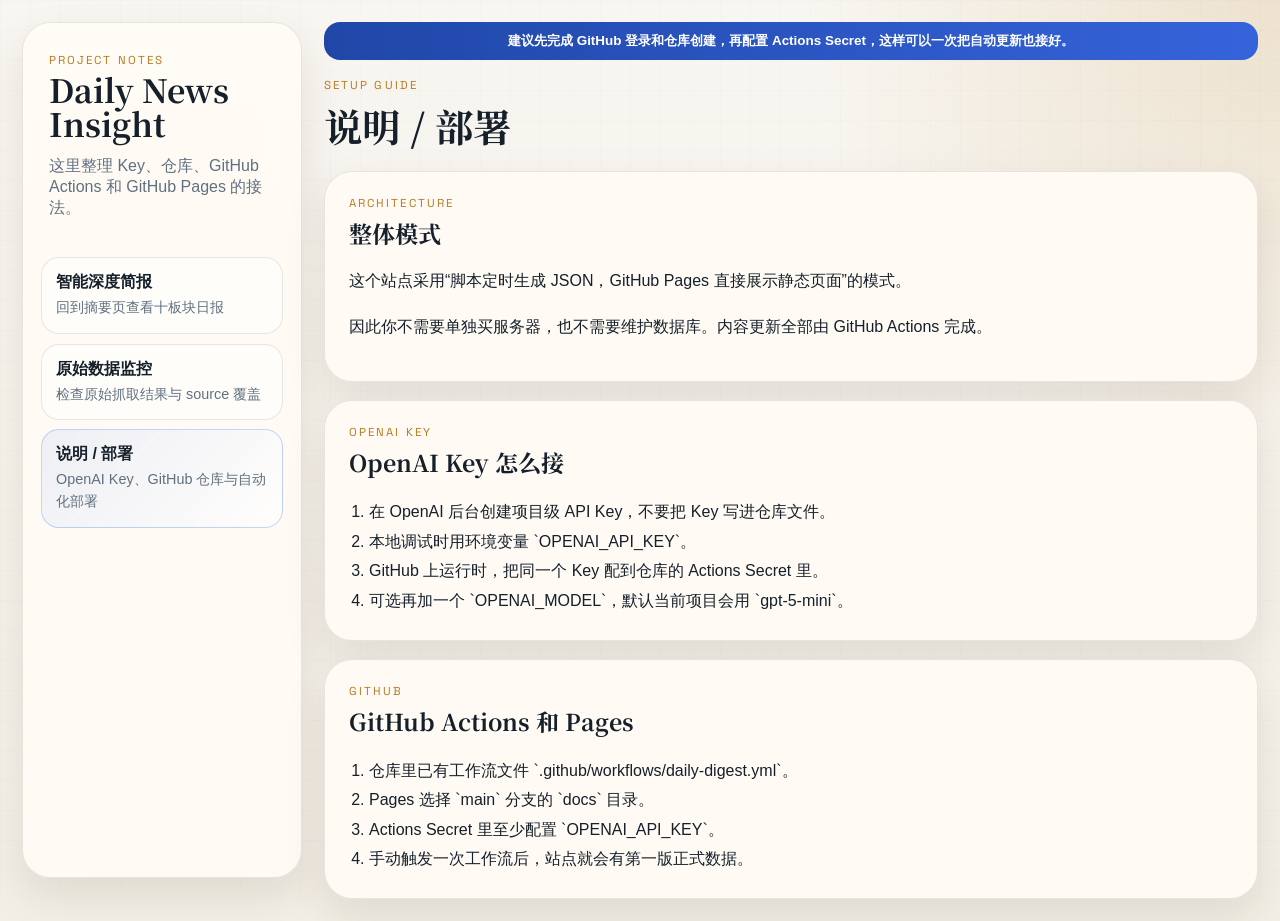
==== docs/about.html @ cbf2c516 "first commit" ====
<!doctype html>
<html lang="zh-CN">
  <head>
    <meta charset="utf-8" />
    <meta name="viewport" content="width=device-width, initial-scale=1" />
    <title>说明 / 部署 | Daily News Insight</title>
    <meta
      name="description"
      content="Daily News Insight 的部署说明，包括 OpenAI Key、GitHub Actions 和 GitHub Pages 配置。"
    />
    <link rel="icon" href="./favicon.svg" type="image/svg+xml" />
    <link rel="preconnect" href="https://fonts.googleapis.com" />
    <link rel="preconnect" href="https://fonts.gstatic.com" crossorigin />
    <link
      href="https://fonts.googleapis.com/css2?family=Noto+Serif+SC:wght@600;700&family=IBM+Plex+Sans+SC:wght@400;500;600;700&family=Space+Grotesk:wght@500;700&display=swap"
      rel="stylesheet"
    />
    <link rel="stylesheet" href="./assets/app.css" />
  </head>
  <body data-page="about">
    <div class="app-shell">
      <aside class="app-sidebar">
        <div class="sidebar-brand">
          <p class="eyebrow">Project Notes</p>
          <h1>Daily News Insight</h1>
          <p class="sidebar-copy">这里整理 Key、仓库、GitHub Actions 和 GitHub Pages 的接法。</p>
        </div>

        <nav class="page-nav" aria-label="站点菜单">
          <a class="page-link" href="./index.html">
            <span class="page-link-title">智能深度简报</span>
            <span class="page-link-copy">回到摘要页查看十板块日报</span>
          </a>
          <a class="page-link" href="./monitor.html">
            <span class="page-link-title">原始数据监控</span>
            <span class="page-link-copy">检查原始抓取结果与 source 覆盖</span>
          </a>
          <a class="page-link is-active" href="./about.html">
            <span class="page-link-title">说明 / 部署</span>
            <span class="page-link-copy">OpenAI Key、GitHub 仓库与自动化部署</span>
          </a>
        </nav>
      </aside>

      <main class="app-main">
        <div class="update-banner">建议先完成 GitHub 登录和仓库创建，再配置 Actions Secret，这样可以一次把自动更新也接好。</div>

        <header class="main-header">
          <div>
            <p class="eyebrow">Setup Guide</p>
            <h2 class="main-title">说明 / 部署</h2>
          </div>
        </header>

        <section class="panel-card">
          <div class="section-head">
            <div>
              <p class="eyebrow">Architecture</p>
              <h3>整体模式</h3>
            </div>
          </div>
          <div class="about-copy">
            <p>这个站点采用“脚本定时生成 JSON，GitHub Pages 直接展示静态页面”的模式。</p>
            <p>因此你不需要单独买服务器，也不需要维护数据库。内容更新全部由 GitHub Actions 完成。</p>
          </div>
        </section>

        <section class="panel-card">
          <div class="section-head">
            <div>
              <p class="eyebrow">OpenAI Key</p>
              <h3>OpenAI Key 怎么接</h3>
            </div>
          </div>
          <ol class="step-list">
            <li>在 OpenAI 后台创建项目级 API Key，不要把 Key 写进仓库文件。</li>
            <li>本地调试时用环境变量 `OPENAI_API_KEY`。</li>
            <li>GitHub 上运行时，把同一个 Key 配到仓库的 Actions Secret 里。</li>
            <li>可选再加一个 `OPENAI_MODEL`，默认当前项目会用 `gpt-5-mini`。</li>
          </ol>
        </section>

        <section class="panel-card">
          <div class="section-head">
            <div>
              <p class="eyebrow">GitHub</p>
              <h3>GitHub Actions 和 Pages</h3>
            </div>
          </div>
          <ol class="step-list">
            <li>仓库里已有工作流文件 `.github/workflows/daily-digest.yml`。</li>
            <li>Pages 选择 `main` 分支的 `docs` 目录。</li>
            <li>Actions Secret 里至少配置 `OPENAI_API_KEY`。</li>
            <li>手动触发一次工作流后，站点就会有第一版正式数据。</li>
          </ol>
        </section>
      </main>
    </div>
  </body>
</html>
---- docs/assets/app.css ----
:root {
  --bg: #f3efe6;
  --paper: rgba(255, 251, 245, 0.94);
  --paper-strong: rgba(255, 251, 245, 0.985);
  --ink: #15202b;
  --muted: #607080;
  --line: rgba(21, 32, 43, 0.1);
  --line-strong: rgba(21, 32, 43, 0.18);
  --brand: #b7791f;
  --brand-soft: rgba(183, 121, 31, 0.14);
  --blue: #2563eb;
  --blue-soft: rgba(37, 99, 235, 0.12);
  --green: #0f766e;
  --green-soft: rgba(15, 118, 110, 0.12);
  --red: #b42318;
  --red-soft: rgba(180, 35, 24, 0.12);
  --shadow: 0 18px 42px rgba(61, 42, 16, 0.1);
  --radius-xl: 28px;
  --radius-lg: 22px;
  --radius-md: 16px;
  --radius-sm: 12px;
}

* {
  box-sizing: border-box;
}

html,
body {
  margin: 0;
  min-height: 100%;
}

body {
  color: var(--ink);
  font-family: "IBM Plex Sans SC", sans-serif;
  background:
    radial-gradient(circle at top right, rgba(183, 121, 31, 0.16), transparent 30%),
    linear-gradient(180deg, rgba(255, 255, 255, 0.44), rgba(255, 255, 255, 0)),
    var(--bg);
}

body::before {
  content: "";
  position: fixed;
  inset: 0;
  background-image:
    linear-gradient(rgba(21, 32, 43, 0.028) 1px, transparent 1px),
    linear-gradient(90deg, rgba(21, 32, 43, 0.028) 1px, transparent 1px);
  background-size: 30px 30px;
  pointer-events: none;
  opacity: 0.45;
}

a,
button,
select {
  font: inherit;
}

a {
  color: inherit;
}

.hidden {
  display: none !important;
}

.eyebrow {
  margin: 0;
  color: var(--brand);
  font-family: "Space Grotesk", sans-serif;
  font-size: 0.72rem;
  letter-spacing: 0.18em;
  text-transform: uppercase;
}

.app-shell {
  position: relative;
  z-index: 1;
  display: grid;
  grid-template-columns: 280px minmax(0, 1fr);
  gap: 22px;
  max-width: 1560px;
  margin: 0 auto;
  padding: 22px;
}

.app-sidebar,
.summary-card,
.signal-card,
.panel-card,
.analyst-card,
.history-dialog {
  backdrop-filter: blur(18px);
  background: var(--paper);
  border: 1px solid var(--line);
  box-shadow: var(--shadow);
}

.app-sidebar {
  border-radius: var(--radius-xl);
  padding: 22px 18px;
  position: sticky;
  top: 22px;
  height: calc(100vh - 44px);
  display: flex;
  flex-direction: column;
  gap: 22px;
}

.sidebar-brand {
  padding: 8px 8px 0;
}

.sidebar-brand h1 {
  margin: 6px 0 10px;
  font-family: "Noto Serif SC", serif;
  font-size: 2rem;
  line-height: 1.05;
}

.sidebar-copy,
.sidebar-note-copy,
.section-hint,
.signal-copy,
.story-meta,
.story-source,
.comment-role,
.lens-copy,
.summary-lead,
.analyst-copy,
.monitor-copy,
.history-entry-copy {
  color: var(--muted);
}

.page-nav {
  display: grid;
  gap: 10px;
}

.page-link {
  border: 1px solid var(--line);
  border-radius: 18px;
  padding: 14px;
  text-decoration: none;
  background: rgba(255, 255, 255, 0.46);
  transition: border-color 160ms ease, transform 160ms ease, background 160ms ease;
}

.page-link:hover,
.page-link.is-active {
  border-color: rgba(37, 99, 235, 0.25);
  background: linear-gradient(135deg, rgba(37, 99, 235, 0.08), rgba(255, 255, 255, 0.72));
  transform: translateY(-1px);
}

.page-link-title {
  display: block;
  font-weight: 700;
  margin-bottom: 4px;
}

.page-link-copy {
  display: block;
  color: var(--muted);
  font-size: 0.9rem;
  line-height: 1.5;
}

.sidebar-note {
  margin-top: auto;
  border-radius: 18px;
  padding: 16px;
  background: linear-gradient(180deg, rgba(183, 121, 31, 0.12), rgba(255, 255, 255, 0.72));
  border: 1px solid rgba(183, 121, 31, 0.16);
}

.sidebar-note-title {
  margin: 0 0 8px;
  font-weight: 700;
}

.sidebar-note-copy {
  margin: 0;
  line-height: 1.65;
}

.app-main {
  display: grid;
  gap: 18px;
}

.update-banner {
  min-height: 38px;
  display: flex;
  align-items: center;
  justify-content: center;
  border-radius: 16px;
  background: linear-gradient(90deg, #2047a8, #3563da);
  color: #fff;
  font-size: 0.84rem;
  font-weight: 700;
  padding: 8px 16px;
  text-align: center;
}

.main-header {
  display: flex;
  justify-content: space-between;
  gap: 18px;
  align-items: center;
}

.main-title {
  margin: 6px 0 0;
  font-family: "Noto Serif SC", serif;
  font-size: clamp(1.9rem, 3vw, 2.7rem);
}

.header-actions {
  display: flex;
  align-items: center;
  gap: 10px;
  flex-wrap: wrap;
  justify-content: flex-end;
}

.ghost-button,
.status-pill,
.latest-pill,
.toggle-button {
  min-height: 44px;
  border-radius: 999px;
  padding: 0 16px;
  border: 1px solid var(--line);
  background: var(--paper-strong);
}

.ghost-button,
.toggle-button {
  cursor: pointer;
}

.ghost-button:hover,
.toggle-button:hover {
  border-color: var(--line-strong);
}

.status-pill,
.latest-pill {
  display: inline-flex;
  align-items: center;
  font-weight: 700;
}

.latest-pill {
  background: var(--green-soft);
  border-color: rgba(15, 118, 110, 0.22);
  color: var(--green);
}

.tab-strip {
  display: flex;
  gap: 10px;
  overflow-x: auto;
  padding-bottom: 2px;
  scrollbar-width: none;
}

.tab-strip::-webkit-scrollbar {
  display: none;
}

.tab-button {
  flex: 0 0 auto;
  border: 1px solid var(--line);
  background: rgba(255, 255, 255, 0.56);
  border-radius: 999px;
  min-height: 42px;
  padding: 0 16px;
  cursor: pointer;
  transition: border-color 160ms ease, background 160ms ease, transform 160ms ease;
}

.tab-button:hover,
.tab-button.is-active {
  border-color: rgba(37, 99, 235, 0.28);
  background: linear-gradient(135deg, rgba(37, 99, 235, 0.1), rgba(255, 255, 255, 0.82));
  transform: translateY(-1px);
}

.summary-card,
.signal-card,
.panel-card,
.analyst-card {
  border-radius: var(--radius-xl);
  padding: 24px;
}

.section-head {
  display: flex;
  justify-content: space-between;
  gap: 16px;
  align-items: flex-start;
}

.section-head h3 {
  margin: 6px 0 0;
  font-family: "Noto Serif SC", serif;
  font-size: 1.45rem;
}

.summary-body {
  display: grid;
  gap: 20px;
  margin-top: 20px;
}

.summary-body.is-collapsed {
  display: none;
}

.summary-lead {
  margin: 0;
  font-size: 1rem;
  line-height: 1.85;
}

.summary-meta-grid {
  display: grid;
  grid-template-columns: repeat(3, minmax(0, 1fr));
  gap: 14px;
}

.metric-card {
  background: rgba(255, 255, 255, 0.64);
  border: 1px solid rgba(21, 32, 43, 0.07);
  border-radius: 18px;
  padding: 16px 18px;
}

.metric-label,
.signal-label {
  display: block;
  color: var(--muted);
  font-size: 0.85rem;
}

.metric-card strong {
  display: block;
  margin-top: 8px;
  font-size: 1.1rem;
}

.signal-grid {
  display: grid;
  grid-template-columns: repeat(3, minmax(0, 1fr));
  gap: 16px;
}

.bullish-card {
  background: linear-gradient(180deg, rgba(15, 118, 110, 0.11), rgba(255, 255, 255, 0.86));
}

.bearish-card {
  background: linear-gradient(180deg, rgba(180, 35, 24, 0.11), rgba(255, 255, 255, 0.86));
}

.watch-card {
  background: linear-gradient(180deg, rgba(183, 121, 31, 0.11), rgba(255, 255, 255, 0.86));
}

.signal-copy {
  margin: 14px 0 0;
  line-height: 1.75;
}

.analyst-card {
  background:
    radial-gradient(circle at top right, rgba(240, 191, 112, 0.14), transparent 24%),
    linear-gradient(135deg, rgba(18, 29, 42, 0.97), rgba(43, 56, 74, 0.96));
  color: #f9f3e7;
}

.analyst-card .eyebrow {
  color: #f0bf70;
}

.analyst-card .section-head h3,
.analyst-card .lens-copy,
.analyst-card .analyst-copy {
  color: inherit;
}

.analyst-copy {
  margin: 18px 0 0;
  line-height: 1.85;
}

.content-grid {
  display: grid;
  grid-template-columns: minmax(0, 1.05fr) minmax(0, 0.95fr);
  gap: 18px;
}

.stories-list,
.comments-list,
.source-list,
.monitor-grid,
.history-list {
  display: grid;
  gap: 14px;
  margin-top: 22px;
}

.story-card,
.comment-card,
.monitor-card,
.history-entry {
  border-radius: 18px;
  border: 1px solid rgba(21, 32, 43, 0.08);
  background: rgba(255, 255, 255, 0.54);
  padding: 18px;
}

.story-header,
.comment-header,
.history-entry {
  display: flex;
  gap: 12px;
  flex-wrap: wrap;
  align-items: center;
}

.story-index,
.story-signal,
.comment-emotion,
.history-badge {
  min-height: 28px;
  display: inline-flex;
  align-items: center;
  border-radius: 999px;
  padding: 0 12px;
  font-size: 0.78rem;
  font-weight: 700;
}

.story-index,
.history-badge {
  background: rgba(21, 32, 43, 0.08);
}

.is-bullish {
  background: var(--green-soft);
  color: var(--green);
}

.is-bearish {
  background: var(--red-soft);
  color: var(--red);
}

.is-watch {
  background: var(--brand-soft);
  color: var(--brand);
}

.story-card h4,
.comment-card h4,
.monitor-card h4 {
  margin: 14px 0 10px;
  font-size: 1.04rem;
  line-height: 1.5;
}

.story-card p,
.comment-card p,
.monitor-card p {
  margin: 0;
  line-height: 1.72;
}

.story-footer,
.monitor-meta {
  display: flex;
  justify-content: space-between;
  gap: 12px;
  align-items: center;
  flex-wrap: wrap;
  margin-top: 14px;
}

.story-link,
.raw-links a,
.history-entry-button {
  color: var(--blue);
  font-weight: 700;
  text-decoration: none;
}

.story-link:hover,
.raw-links a:hover,
.history-entry-button:hover {
  text-decoration: underline;
}

.comment-name {
  font-weight: 700;
}

.comment-role {
  font-size: 0.92rem;
}

.source-list {
  grid-template-columns: repeat(auto-fit, minmax(180px, 1fr));
}

.source-pill {
  display: flex;
  justify-content: space-between;
  gap: 10px;
  align-items: center;
  padding: 16px;
  border-radius: 18px;
  border: 1px solid rgba(21, 32, 43, 0.08);
  background: rgba(255, 255, 255, 0.54);
  text-decoration: none;
}

.source-pill span:last-child {
  color: var(--muted);
  font-size: 0.84rem;
}

.raw-links {
  display: flex;
  gap: 14px;
  margin-top: 18px;
  flex-wrap: wrap;
}

.monitor-grid {
  grid-template-columns: repeat(2, minmax(0, 1fr));
}

.monitor-card .monitor-title-row {
  display: flex;
  justify-content: space-between;
  gap: 14px;
  align-items: center;
}

.monitor-count {
  min-height: 32px;
  display: inline-flex;
  align-items: center;
  border-radius: 999px;
  padding: 0 12px;
  font-size: 0.82rem;
  font-weight: 700;
  background: var(--blue-soft);
  color: var(--blue);
}

.monitor-list {
  margin: 18px 0 0;
  padding: 0;
  list-style: none;
  display: grid;
  gap: 10px;
}

.monitor-item {
  border-top: 1px dashed rgba(21, 32, 43, 0.12);
  padding-top: 10px;
}

.monitor-item:first-child {
  border-top: 0;
  padding-top: 0;
}

.monitor-item a {
  text-decoration: none;
}

.monitor-item a:hover {
  text-decoration: underline;
}

.history-modal {
  position: fixed;
  inset: 0;
  z-index: 40;
}

.history-backdrop {
  position: absolute;
  inset: 0;
  background: rgba(12, 20, 31, 0.5);
  backdrop-filter: blur(5px);
}

.history-dialog {
  position: relative;
  max-width: 760px;
  margin: 80px auto 0;
  border-radius: 28px;
  padding: 24px;
}

.history-entry {
  justify-content: space-between;
}

.history-entry-copy {
  flex: 1;
}

.history-entry-button {
  border: 0;
  background: transparent;
  cursor: pointer;
  padding: 0;
}

.about-layout {
  display: grid;
  gap: 18px;
}

.about-copy p,
.step-list li {
  line-height: 1.85;
}

.step-list {
  margin: 18px 0 0;
  padding-left: 20px;
}

@media (max-width: 1160px) {
  .app-shell,
  .content-grid,
  .signal-grid,
  .monitor-grid,
  .summary-meta-grid {
    grid-template-columns: 1fr;
  }

  .app-sidebar {
    position: static;
    height: auto;
  }
}

@media (max-width: 760px) {
  .app-shell {
    padding: 14px;
  }

  .summary-card,
  .signal-card,
  .panel-card,
  .analyst-card,
  .history-dialog {
    padding: 18px;
  }

  .main-header,
  .section-head {
    flex-direction: column;
    align-items: stretch;
  }

  .header-actions {
    justify-content: flex-start;
  }
}
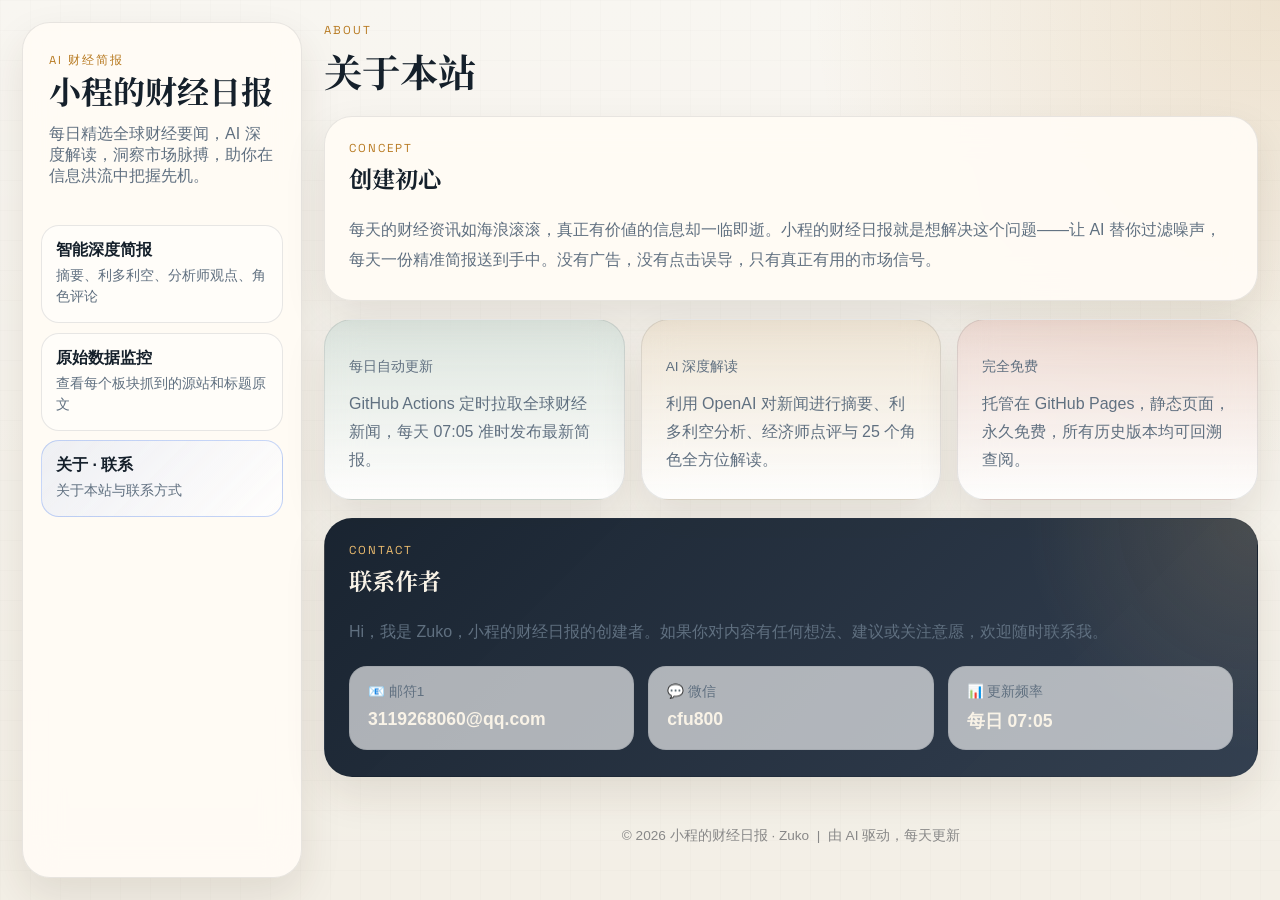
==== commit 0b75d204: "feat: 重写 about.html，加入联系方式、创建初心、页脚 Updated the title and content of the about page to reflect the ne" ====
--- a/docs/about.html
+++ b/docs/about.html
@@ -3,10 +3,10 @@
   <head>
     <meta charset="utf-8" />
     <meta name="viewport" content="width=device-width, initial-scale=1" />
-    <title>说明 / 部署 | Daily News Insight</title>
+    <title>关于 · 小程的财经日报</title>
     <meta
       name="description"
-      content="Daily News Insight 的部署说明，包括 OpenAI Key、GitHub Actions 和 GitHub Pages 配置。"
+      content="关于小程的财经日报 · Zuko，以及联系方式。"
     />
     <link rel="icon" href="./favicon.svg" type="image/svg+xml" />
     <link rel="preconnect" href="https://fonts.googleapis.com" />
@@ -21,79 +21,89 @@
     <div class="app-shell">
       <aside class="app-sidebar">
         <div class="sidebar-brand">
-          <p class="eyebrow">Project Notes</p>
-          <h1>Daily News Insight</h1>
-          <p class="sidebar-copy">这里整理 Key、仓库、GitHub Actions 和 GitHub Pages 的接法。</p>
+          <p class="eyebrow">AI 财经简报</p>
+          <h1>小程的财经日报</h1>
+          <p class="sidebar-copy">每日精选全球财经要闻，AI 深度解读，洞察市场脉搏，助你在信息洪流中把握先机。</p>
         </div>
-
         <nav class="page-nav" aria-label="站点菜单">
           <a class="page-link" href="./index.html">
             <span class="page-link-title">智能深度简报</span>
-            <span class="page-link-copy">回到摘要页查看十板块日报</span>
+            <span class="page-link-copy">摘要、利多利空、分析师观点、角色评论</span>
           </a>
           <a class="page-link" href="./monitor.html">
             <span class="page-link-title">原始数据监控</span>
-            <span class="page-link-copy">检查原始抓取结果与 source 覆盖</span>
+            <span class="page-link-copy">查看每个板块抓到的源站和标题原文</span>
           </a>
           <a class="page-link is-active" href="./about.html">
-            <span class="page-link-title">说明 / 部署</span>
-            <span class="page-link-copy">OpenAI Key、GitHub 仓库与自动化部署</span>
+            <span class="page-link-title">关于 · 联系</span>
+            <span class="page-link-copy">关于本站与联系方式</span>
           </a>
         </nav>
       </aside>
-
       <main class="app-main">
-        <div class="update-banner">建议先完成 GitHub 登录和仓库创建，再配置 Actions Secret，这样可以一次把自动更新也接好。</div>
-
         <header class="main-header">
           <div>
-            <p class="eyebrow">Setup Guide</p>
-            <h2 class="main-title">说明 / 部署</h2>
+            <p class="eyebrow">About</p>
+            <h2 class="main-title">关于本站</h2>
           </div>
         </header>
 
-        <section class="panel-card">
+        <section class="summary-card">
           <div class="section-head">
             <div>
-              <p class="eyebrow">Architecture</p>
-              <h3>整体模式</h3>
+              <p class="eyebrow">Concept</p>
+              <h3>创建初心</h3>
             </div>
           </div>
-          <div class="about-copy">
-            <p>这个站点采用“脚本定时生成 JSON，GitHub Pages 直接展示静态页面”的模式。</p>
-            <p>因此你不需要单独买服务器，也不需要维护数据库。内容更新全部由 GitHub Actions 完成。</p>
+          <div class="summary-body">
+            <p class="summary-lead">每天的财经资讯如海浪滚滚，真正有价値的信息却一临即逝。小程的财经日报就是想解决这个问题——让 AI 替你过滤噪声，每天一份精准简报送到手中。没有广告，没有点击误导，只有真正有用的市场信号。</p>
           </div>
         </section>
 
-        <section class="panel-card">
+        <section class="signal-grid">
+          <article class="signal-card bullish-card">
+            <p class="signal-label">每日自动更新</p>
+            <p class="signal-copy">GitHub Actions 定时拉取全球财经新闻，每天 07:05 准时发布最新简报。</p>
+          </article>
+          <article class="signal-card watch-card">
+            <p class="signal-label">AI 深度解读</p>
+            <p class="signal-copy">利用 OpenAI 对新闻进行摘要、利多利空分析、经济师点评与 25 个角色全方位解读。</p>
+          </article>
+          <article class="signal-card bearish-card">
+            <p class="signal-label">完全免费</p>
+            <p class="signal-copy">托管在 GitHub Pages，静态页面，永久免费，所有历史版本均可回溯查阅。</p>
+          </article>
+        </section>
+
+        <section class="analyst-card">
           <div class="section-head">
             <div>
-              <p class="eyebrow">OpenAI Key</p>
-              <h3>OpenAI Key 怎么接</h3>
+              <p class="eyebrow">Contact</p>
+              <h3>联系作者</h3>
             </div>
           </div>
-          <ol class="step-list">
-            <li>在 OpenAI 后台创建项目级 API Key，不要把 Key 写进仓库文件。</li>
-            <li>本地调试时用环境变量 `OPENAI_API_KEY`。</li>
-            <li>GitHub 上运行时，把同一个 Key 配到仓库的 Actions Secret 里。</li>
-            <li>可选再加一个 `OPENAI_MODEL`，默认当前项目会用 `gpt-5-mini`。</li>
-          </ol>
+          <div class="summary-body">
+            <p class="summary-lead">Hi，我是 Zuko，小程的财经日报的创建者。如果你对内容有任何想法、建议或关注意愿，欢迎随时联系我。</p>
+            <div class="summary-meta-grid">
+              <div class="metric-card">
+                <span class="metric-label">📧 邮符1</span>
+                <strong>3119268060@qq.com</strong>
+              </div>
+              <div class="metric-card">
+                <span class="metric-label">💬 微信</span>
+                <strong>cfu800</strong>
+              </div>
+              <div class="metric-card">
+                <span class="metric-label">📊 更新频率</span>
+                <strong>每日 07:05</strong>
+              </div>
+            </div>
+          </div>
         </section>
 
-        <section class="panel-card">
-          <div class="section-head">
-            <div>
-              <p class="eyebrow">GitHub</p>
-              <h3>GitHub Actions 和 Pages</h3>
-            </div>
-          </div>
-          <ol class="step-list">
-            <li>仓库里已有工作流文件 `.github/workflows/daily-digest.yml`。</li>
-            <li>Pages 选择 `main` 分支的 `docs` 目录。</li>
-            <li>Actions Secret 里至少配置 `OPENAI_API_KEY`。</li>
-            <li>手动触发一次工作流后，站点就会有第一版正式数据。</li>
-          </ol>
-        </section>
+        <footer style="text-align:center;padding:2rem;color:#888;font-size:0.85rem;">
+          &copy; 2026 小程的财经日报 · Zuko &nbsp;|&nbsp; 由 AI 驱动，每天更新
+        </footer>
       </main>
     </div>
   </body>
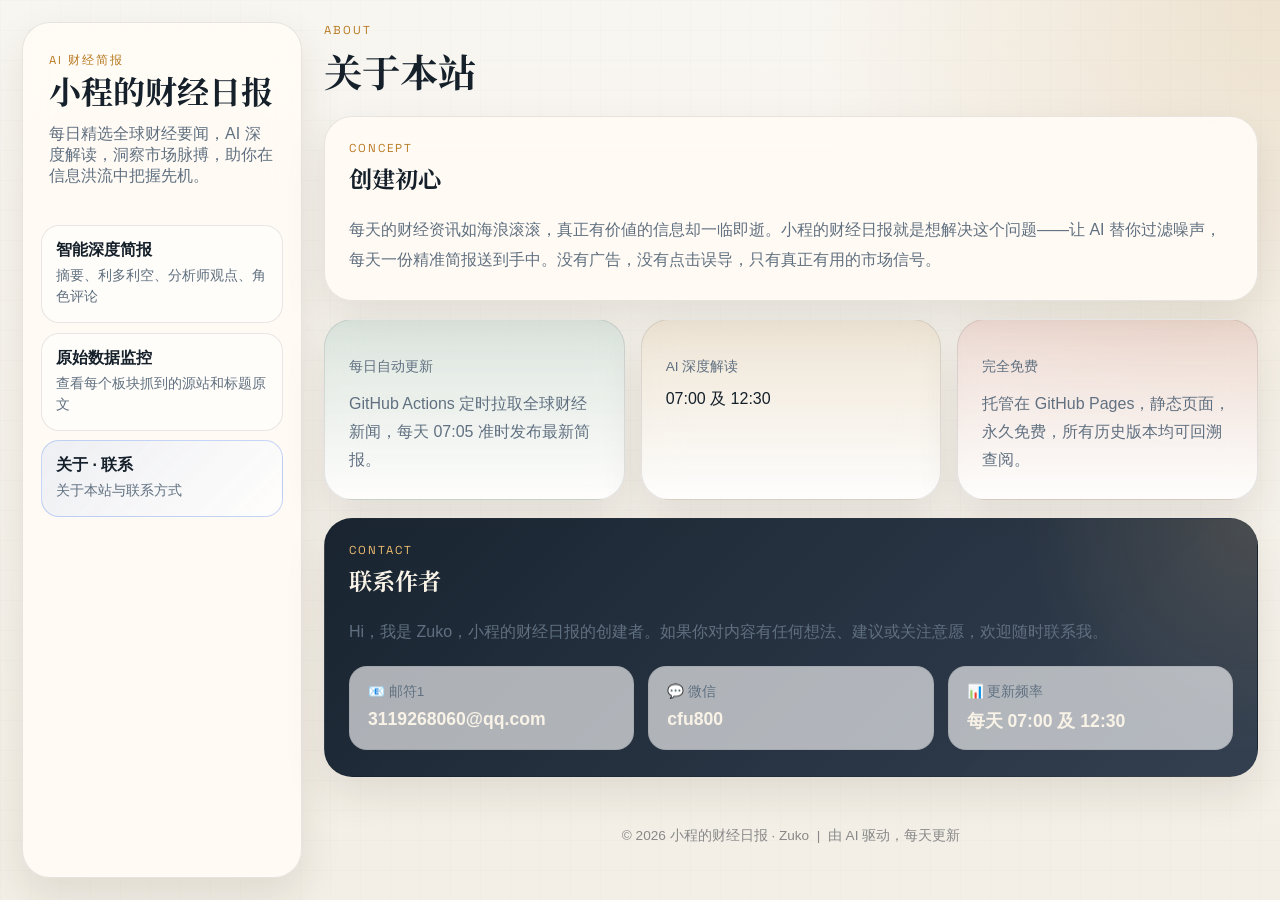
==== commit 42e31e84: "fix: 更新页面更新频率为 07:00 及 12:30" ====
--- a/docs/about.html
+++ b/docs/about.html
@@ -67,8 +67,7 @@
           </article>
           <article class="signal-card watch-card">
             <p class="signal-label">AI 深度解读</p>
-            <p class="signal-copy">利用 OpenAI 对新闻进行摘要、利多利空分析、经济师点评与 25 个角色全方位解读。</p>
-          </article>
+07:00 及 12:30          </article>
           <article class="signal-card bearish-card">
             <p class="signal-label">完全免费</p>
             <p class="signal-copy">托管在 GitHub Pages，静态页面，永久免费，所有历史版本均可回溯查阅。</p>
@@ -95,8 +94,7 @@
               </div>
               <div class="metric-card">
                 <span class="metric-label">📊 更新频率</span>
-                <strong>每日 07:05</strong>
-              </div>
+              <strong>每天 07:00 及 12:30</strong>              </div>
             </div>
           </div>
         </section>
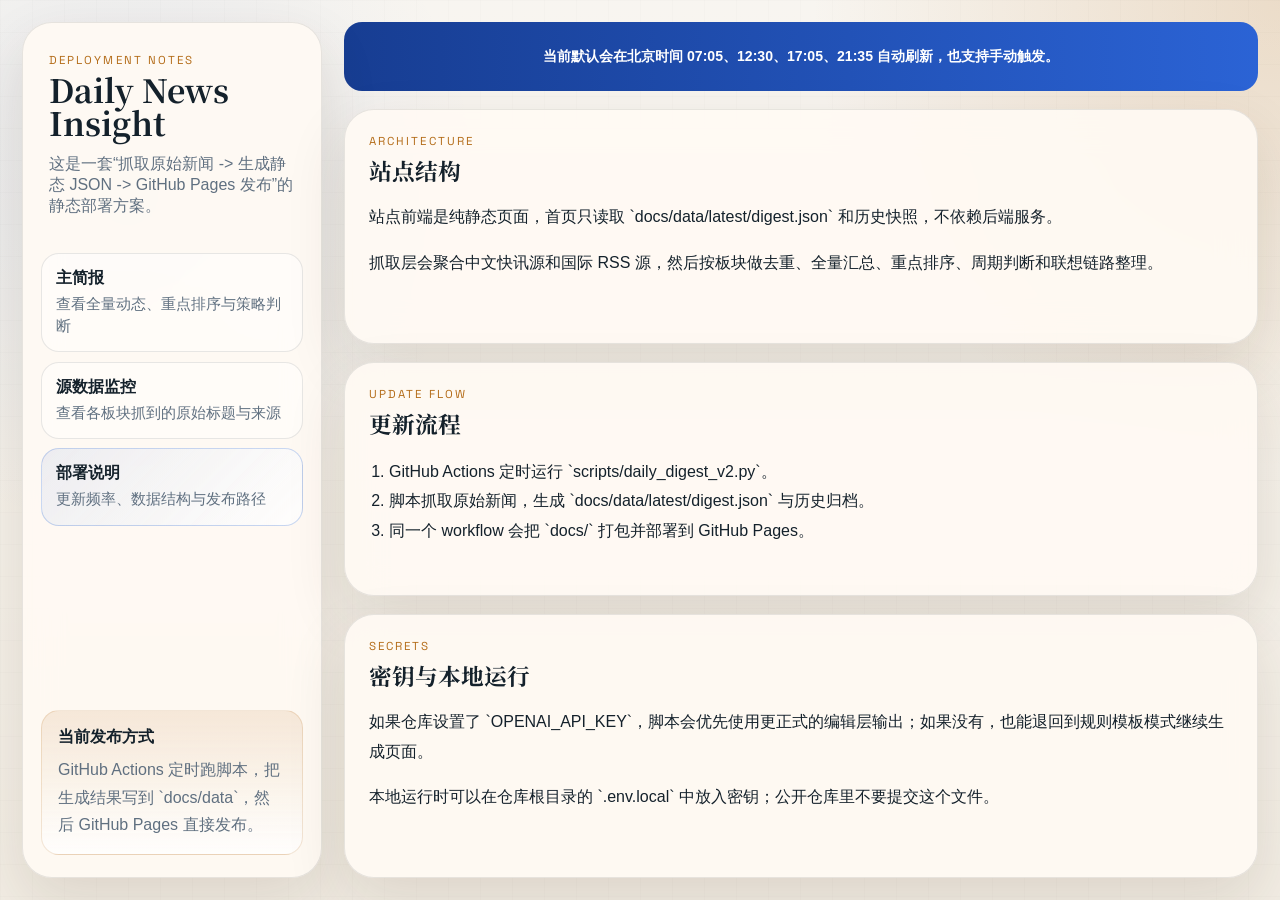
==== commit 177e1179: "feat: upgrade digest layout and ranking" ====
--- a/docs/about.html
+++ b/docs/about.html
@@ -3,10 +3,10 @@
   <head>
     <meta charset="utf-8" />
     <meta name="viewport" content="width=device-width, initial-scale=1" />
-    <title>关于 · 小程的财经日报</title>
+    <title>部署说明 | Daily News Insight</title>
     <meta
       name="description"
-      content="关于小程的财经日报 · Zuko，以及联系方式。"
+      content="了解 Daily News Insight 的抓取方式、更新节奏和 GitHub Pages 部署结构。"
     />
     <link rel="icon" href="./favicon.svg" type="image/svg+xml" />
     <link rel="preconnect" href="https://fonts.googleapis.com" />
@@ -21,87 +21,74 @@
     <div class="app-shell">
       <aside class="app-sidebar">
         <div class="sidebar-brand">
-          <p class="eyebrow">AI 财经简报</p>
-          <h1>小程的财经日报</h1>
-          <p class="sidebar-copy">每日精选全球财经要闻，AI 深度解读，洞察市场脉搏，助你在信息洪流中把握先机。</p>
+          <p class="eyebrow">Deployment Notes</p>
+          <h1>Daily News Insight</h1>
+          <p class="sidebar-copy">这是一套“抓取原始新闻 -> 生成静态 JSON -> GitHub Pages 发布”的静态部署方案。</p>
         </div>
+
         <nav class="page-nav" aria-label="站点菜单">
           <a class="page-link" href="./index.html">
-            <span class="page-link-title">智能深度简报</span>
-            <span class="page-link-copy">摘要、利多利空、分析师观点、角色评论</span>
+            <span class="page-link-title">主简报</span>
+            <span class="page-link-copy">查看全量动态、重点排序与策略判断</span>
           </a>
           <a class="page-link" href="./monitor.html">
-            <span class="page-link-title">原始数据监控</span>
-            <span class="page-link-copy">查看每个板块抓到的源站和标题原文</span>
+            <span class="page-link-title">源数据监控</span>
+            <span class="page-link-copy">查看各板块抓到的原始标题与来源</span>
           </a>
           <a class="page-link is-active" href="./about.html">
-            <span class="page-link-title">关于 · 联系</span>
-            <span class="page-link-copy">关于本站与联系方式</span>
+            <span class="page-link-title">部署说明</span>
+            <span class="page-link-copy">更新频率、数据结构与发布路径</span>
           </a>
         </nav>
+
+        <section class="sidebar-note">
+          <p class="sidebar-note-title">当前发布方式</p>
+          <p class="sidebar-note-copy">GitHub Actions 定时跑脚本，把生成结果写到 `docs/data`，然后 GitHub Pages 直接发布。</p>
+        </section>
       </aside>
-      <main class="app-main">
-        <header class="main-header">
-          <div>
-            <p class="eyebrow">About</p>
-            <h2 class="main-title">关于本站</h2>
-          </div>
-        </header>
+
+      <main class="app-main about-layout">
+        <div class="update-banner">当前默认会在北京时间 07:05、12:30、17:05、21:35 自动刷新，也支持手动触发。</div>
 
         <section class="summary-card">
           <div class="section-head">
             <div>
-              <p class="eyebrow">Concept</p>
-              <h3>创建初心</h3>
+              <p class="eyebrow">Architecture</p>
+              <h3>站点结构</h3>
             </div>
           </div>
-          <div class="summary-body">
-            <p class="summary-lead">每天的财经资讯如海浪滚滚，真正有价値的信息却一临即逝。小程的财经日报就是想解决这个问题——让 AI 替你过滤噪声，每天一份精准简报送到手中。没有广告，没有点击误导，只有真正有用的市场信号。</p>
+          <div class="about-copy">
+            <p>站点前端是纯静态页面，首页只读取 `docs/data/latest/digest.json` 和历史快照，不依赖后端服务。</p>
+            <p>抓取层会聚合中文快讯源和国际 RSS 源，然后按板块做去重、全量汇总、重点排序、周期判断和联想链路整理。</p>
           </div>
         </section>
 
-        <section class="signal-grid">
-          <article class="signal-card bullish-card">
-            <p class="signal-label">每日自动更新</p>
-            <p class="signal-copy">GitHub Actions 定时拉取全球财经新闻，每天 07:05 准时发布最新简报。</p>
-          </article>
-          <article class="signal-card watch-card">
-            <p class="signal-label">AI 深度解读</p>
-07:00 及 12:30          </article>
-          <article class="signal-card bearish-card">
-            <p class="signal-label">完全免费</p>
-            <p class="signal-copy">托管在 GitHub Pages，静态页面，永久免费，所有历史版本均可回溯查阅。</p>
-          </article>
+        <section class="panel-card">
+          <div class="section-head">
+            <div>
+              <p class="eyebrow">Update Flow</p>
+              <h3>更新流程</h3>
+            </div>
+          </div>
+          <ol class="step-list">
+            <li>GitHub Actions 定时运行 `scripts/daily_digest_v2.py`。</li>
+            <li>脚本抓取原始新闻，生成 `docs/data/latest/digest.json` 与历史归档。</li>
+            <li>同一个 workflow 会把 `docs/` 打包并部署到 GitHub Pages。</li>
+          </ol>
         </section>
 
-        <section class="analyst-card">
+        <section class="panel-card">
           <div class="section-head">
             <div>
-              <p class="eyebrow">Contact</p>
-              <h3>联系作者</h3>
+              <p class="eyebrow">Secrets</p>
+              <h3>密钥与本地运行</h3>
             </div>
           </div>
-          <div class="summary-body">
-            <p class="summary-lead">Hi，我是 Zuko，小程的财经日报的创建者。如果你对内容有任何想法、建议或关注意愿，欢迎随时联系我。</p>
-            <div class="summary-meta-grid">
-              <div class="metric-card">
-                <span class="metric-label">📧 邮符1</span>
-                <strong>3119268060@qq.com</strong>
-              </div>
-              <div class="metric-card">
-                <span class="metric-label">💬 微信</span>
-                <strong>cfu800</strong>
-              </div>
-              <div class="metric-card">
-                <span class="metric-label">📊 更新频率</span>
-              <strong>每天 07:00 及 12:30</strong>              </div>
-            </div>
+          <div class="about-copy">
+            <p>如果仓库设置了 `OPENAI_API_KEY`，脚本会优先使用更正式的编辑层输出；如果没有，也能退回到规则模板模式继续生成页面。</p>
+            <p>本地运行时可以在仓库根目录的 `.env.local` 中放入密钥；公开仓库里不要提交这个文件。</p>
           </div>
         </section>
-
-        <footer style="text-align:center;padding:2rem;color:#888;font-size:0.85rem;">
-          &copy; 2026 小程的财经日报 · Zuko &nbsp;|&nbsp; 由 AI 驱动，每天更新
-        </footer>
       </main>
     </div>
   </body>
--- a/docs/assets/app.css
+++ b/docs/assets/app.css
@@ -1,24 +1,28 @@
 :root {
-  --bg: #f3efe6;
-  --paper: rgba(255, 251, 245, 0.94);
-  --paper-strong: rgba(255, 251, 245, 0.985);
-  --ink: #15202b;
+  --bg: #f2ede4;
+  --bg-deep: #e6ddcf;
+  --paper: rgba(255, 250, 244, 0.92);
+  --paper-strong: rgba(255, 250, 244, 0.98);
+  --paper-soft: rgba(255, 255, 255, 0.58);
+  --ink: #14212b;
   --muted: #607080;
-  --line: rgba(21, 32, 43, 0.1);
-  --line-strong: rgba(21, 32, 43, 0.18);
-  --brand: #b7791f;
-  --brand-soft: rgba(183, 121, 31, 0.14);
-  --blue: #2563eb;
-  --blue-soft: rgba(37, 99, 235, 0.12);
-  --green: #0f766e;
-  --green-soft: rgba(15, 118, 110, 0.12);
+  --line: rgba(20, 33, 43, 0.1);
+  --line-strong: rgba(20, 33, 43, 0.18);
+  --brand: #b36b17;
+  --brand-soft: rgba(179, 107, 23, 0.12);
+  --blue: #225fd1;
+  --blue-soft: rgba(34, 95, 209, 0.1);
+  --green: #0d7660;
+  --green-soft: rgba(13, 118, 96, 0.12);
   --red: #b42318;
   --red-soft: rgba(180, 35, 24, 0.12);
-  --shadow: 0 18px 42px rgba(61, 42, 16, 0.1);
-  --radius-xl: 28px;
-  --radius-lg: 22px;
-  --radius-md: 16px;
-  --radius-sm: 12px;
+  --navy: #132030;
+  --navy-soft: rgba(19, 32, 48, 0.08);
+  --shadow: 0 24px 60px rgba(64, 45, 15, 0.12);
+  --radius-xl: 30px;
+  --radius-lg: 24px;
+  --radius-md: 18px;
+  --radius-sm: 14px;
 }
 
 * {
@@ -35,8 +39,9 @@
   color: var(--ink);
   font-family: "IBM Plex Sans SC", sans-serif;
   background:
-    radial-gradient(circle at top right, rgba(183, 121, 31, 0.16), transparent 30%),
-    linear-gradient(180deg, rgba(255, 255, 255, 0.44), rgba(255, 255, 255, 0)),
+    radial-gradient(circle at top right, rgba(179, 107, 23, 0.18), transparent 30%),
+    radial-gradient(circle at left 10% top 20%, rgba(34, 95, 209, 0.08), transparent 26%),
+    linear-gradient(180deg, rgba(255, 255, 255, 0.45), rgba(255, 255, 255, 0)),
     var(--bg);
 }
 
@@ -44,12 +49,12 @@
   content: "";
   position: fixed;
   inset: 0;
+  pointer-events: none;
+  opacity: 0.42;
   background-image:
-    linear-gradient(rgba(21, 32, 43, 0.028) 1px, transparent 1px),
-    linear-gradient(90deg, rgba(21, 32, 43, 0.028) 1px, transparent 1px);
-  background-size: 30px 30px;
-  pointer-events: none;
-  opacity: 0.45;
+    linear-gradient(rgba(20, 33, 43, 0.03) 1px, transparent 1px),
+    linear-gradient(90deg, rgba(20, 33, 43, 0.03) 1px, transparent 1px);
+  background-size: 32px 32px;
 }
 
 a,
@@ -79,18 +84,19 @@
   position: relative;
   z-index: 1;
   display: grid;
-  grid-template-columns: 280px minmax(0, 1fr);
+  grid-template-columns: 300px minmax(0, 1fr);
   gap: 22px;
-  max-width: 1560px;
+  max-width: 1640px;
   margin: 0 auto;
   padding: 22px;
 }
 
 .app-sidebar,
 .summary-card,
+.panel-card,
 .signal-card,
-.panel-card,
 .analyst-card,
+.pulse-card,
 .history-dialog {
   backdrop-filter: blur(18px);
   background: var(--paper);
@@ -99,14 +105,14 @@
 }
 
 .app-sidebar {
-  border-radius: var(--radius-xl);
-  padding: 22px 18px;
   position: sticky;
   top: 22px;
   height: calc(100vh - 44px);
+  border-radius: var(--radius-xl);
+  padding: 22px 18px;
   display: flex;
   flex-direction: column;
-  gap: 22px;
+  gap: 20px;
 }
 
 .sidebar-brand {
@@ -117,21 +123,20 @@
   margin: 6px 0 10px;
   font-family: "Noto Serif SC", serif;
   font-size: 2rem;
-  line-height: 1.05;
+  line-height: 1.02;
 }
 
 .sidebar-copy,
 .sidebar-note-copy,
 .section-hint,
 .signal-copy,
-.story-meta,
 .story-source,
 .comment-role,
 .lens-copy,
-.summary-lead,
+.pulse-copy,
 .analyst-copy,
-.monitor-copy,
-.history-entry-copy {
+.history-entry-copy,
+.hero-lead {
   color: var(--muted);
 }
 
@@ -141,19 +146,20 @@
 }
 
 .page-link {
+  display: block;
   border: 1px solid var(--line);
   border-radius: 18px;
   padding: 14px;
+  background: rgba(255, 255, 255, 0.45);
   text-decoration: none;
-  background: rgba(255, 255, 255, 0.46);
-  transition: border-color 160ms ease, transform 160ms ease, background 160ms ease;
+  transition: transform 160ms ease, border-color 160ms ease, background 160ms ease;
 }
 
 .page-link:hover,
 .page-link.is-active {
-  border-color: rgba(37, 99, 235, 0.25);
-  background: linear-gradient(135deg, rgba(37, 99, 235, 0.08), rgba(255, 255, 255, 0.72));
   transform: translateY(-1px);
+  border-color: rgba(34, 95, 209, 0.24);
+  background: linear-gradient(135deg, rgba(34, 95, 209, 0.08), rgba(255, 255, 255, 0.75));
 }
 
 .page-link-title {
@@ -165,16 +171,16 @@
 .page-link-copy {
   display: block;
   color: var(--muted);
-  font-size: 0.9rem;
   line-height: 1.5;
+  font-size: 0.92rem;
 }
 
 .sidebar-note {
   margin-top: auto;
   border-radius: 18px;
   padding: 16px;
-  background: linear-gradient(180deg, rgba(183, 121, 31, 0.12), rgba(255, 255, 255, 0.72));
-  border: 1px solid rgba(183, 121, 31, 0.16);
+  border: 1px solid rgba(179, 107, 23, 0.16);
+  background: linear-gradient(180deg, rgba(179, 107, 23, 0.12), rgba(255, 255, 255, 0.76));
 }
 
 .sidebar-note-title {
@@ -184,7 +190,7 @@
 
 .sidebar-note-copy {
   margin: 0;
-  line-height: 1.65;
+  line-height: 1.7;
 }
 
 .app-main {
@@ -193,30 +199,41 @@
 }
 
 .update-banner {
-  min-height: 38px;
+  min-height: 44px;
   display: flex;
   align-items: center;
   justify-content: center;
-  border-radius: 16px;
-  background: linear-gradient(90deg, #2047a8, #3563da);
+  border-radius: 18px;
+  padding: 10px 18px;
+  text-align: center;
   color: #fff;
-  font-size: 0.84rem;
+  font-size: 0.88rem;
   font-weight: 700;
-  padding: 8px 16px;
-  text-align: center;
+  background: linear-gradient(90deg, #173d92, #2b63d5);
 }
 
 .main-header {
   display: flex;
   justify-content: space-between;
   gap: 18px;
-  align-items: center;
+  align-items: flex-start;
+}
+
+.hero-copy {
+  max-width: 820px;
 }
 
 .main-title {
-  margin: 6px 0 0;
+  margin: 6px 0 10px;
   font-family: "Noto Serif SC", serif;
-  font-size: clamp(1.9rem, 3vw, 2.7rem);
+  font-size: clamp(2rem, 3vw, 2.9rem);
+  line-height: 1.1;
+}
+
+.hero-lead {
+  margin: 0;
+  font-size: 1rem;
+  line-height: 1.85;
 }
 
 .header-actions {
@@ -230,7 +247,8 @@
 .ghost-button,
 .status-pill,
 .latest-pill,
-.toggle-button {
+.toggle-button,
+.metric-chip {
   min-height: 44px;
   border-radius: 999px;
   padding: 0 16px;
@@ -249,7 +267,8 @@
 }
 
 .status-pill,
-.latest-pill {
+.latest-pill,
+.metric-chip {
   display: inline-flex;
   align-items: center;
   font-weight: 700;
@@ -257,43 +276,14 @@
 
 .latest-pill {
   background: var(--green-soft);
-  border-color: rgba(15, 118, 110, 0.22);
+  border-color: rgba(13, 118, 96, 0.2);
   color: var(--green);
 }
 
-.tab-strip {
-  display: flex;
-  gap: 10px;
-  overflow-x: auto;
-  padding-bottom: 2px;
-  scrollbar-width: none;
-}
-
-.tab-strip::-webkit-scrollbar {
-  display: none;
-}
-
-.tab-button {
-  flex: 0 0 auto;
-  border: 1px solid var(--line);
-  background: rgba(255, 255, 255, 0.56);
-  border-radius: 999px;
-  min-height: 42px;
-  padding: 0 16px;
-  cursor: pointer;
-  transition: border-color 160ms ease, background 160ms ease, transform 160ms ease;
-}
-
-.tab-button:hover,
-.tab-button.is-active {
-  border-color: rgba(37, 99, 235, 0.28);
-  background: linear-gradient(135deg, rgba(37, 99, 235, 0.1), rgba(255, 255, 255, 0.82));
-  transform: translateY(-1px);
-}
-
+.pulse-card,
 .summary-card,
+.panel-card,
 .signal-card,
-.panel-card,
 .analyst-card {
   border-radius: var(--radius-xl);
   padding: 24px;
@@ -309,49 +299,167 @@
 .section-head h3 {
   margin: 6px 0 0;
   font-family: "Noto Serif SC", serif;
-  font-size: 1.45rem;
-}
-
-.summary-body {
-  display: grid;
-  gap: 20px;
+  font-size: 1.42rem;
+}
+
+.pulse-copy {
+  margin: 18px 0 0;
+  line-height: 1.8;
+}
+
+.pulse-grid {
+  display: grid;
+  grid-template-columns: repeat(4, minmax(0, 1fr));
+  gap: 14px;
   margin-top: 20px;
 }
 
-.summary-body.is-collapsed {
-  display: none;
-}
-
-.summary-lead {
+.pulse-item,
+.story-card,
+.comment-card,
+.linkage-item,
+.monitor-card,
+.history-entry {
+  border-radius: 18px;
+  border: 1px solid rgba(20, 33, 43, 0.08);
+  background: rgba(255, 255, 255, 0.56);
+  padding: 18px;
+}
+
+.pulse-item {
+  background: linear-gradient(180deg, rgba(255, 255, 255, 0.76), rgba(255, 255, 255, 0.48));
+}
+
+.pulse-meta,
+.story-header,
+.comment-header,
+.history-entry,
+.story-footer,
+.monitor-meta {
+  display: flex;
+  gap: 10px;
+  align-items: center;
+  flex-wrap: wrap;
+}
+
+.pulse-category,
+.story-index,
+.story-signal,
+.comment-emotion,
+.history-badge,
+.linkage-index,
+.monitor-count {
+  min-height: 28px;
+  display: inline-flex;
+  align-items: center;
+  padding: 0 12px;
+  border-radius: 999px;
+  font-size: 0.78rem;
+  font-weight: 700;
+}
+
+.pulse-category,
+.story-index,
+.history-badge,
+.linkage-index {
+  background: rgba(20, 33, 43, 0.08);
+}
+
+.pulse-item h4,
+.story-card h4,
+.monitor-card h4 {
+  margin: 14px 0 10px;
+  font-size: 1.02rem;
+  line-height: 1.5;
+}
+
+.pulse-item p,
+.story-card p,
+.comment-card p,
+.monitor-card p {
   margin: 0;
-  font-size: 1rem;
-  line-height: 1.85;
-}
-
-.summary-meta-grid {
-  display: grid;
-  grid-template-columns: repeat(3, minmax(0, 1fr));
-  gap: 14px;
-}
-
-.metric-card {
-  background: rgba(255, 255, 255, 0.64);
-  border: 1px solid rgba(21, 32, 43, 0.07);
-  border-radius: 18px;
-  padding: 16px 18px;
-}
-
+  line-height: 1.72;
+}
+
+.overview-grid {
+  display: grid;
+  grid-template-columns: minmax(0, 1.15fr) minmax(340px, 0.85fr);
+  gap: 18px;
+}
+
+.metric-inline {
+  display: flex;
+  gap: 8px;
+  flex-wrap: wrap;
+}
+
+.metric-chip {
+  min-height: 36px;
+  padding: 0 14px;
+  background: rgba(255, 255, 255, 0.62);
+}
+
+.summary-stack {
+  display: grid;
+  gap: 18px;
+  margin-top: 18px;
+}
+
+.summary-block {
+  border-radius: 20px;
+  padding: 18px;
+  border: 1px solid rgba(20, 33, 43, 0.08);
+  background: rgba(255, 255, 255, 0.56);
+}
+
+.summary-label,
 .metric-label,
 .signal-label {
   display: block;
   color: var(--muted);
-  font-size: 0.85rem;
+  font-size: 0.84rem;
+}
+
+.summary-block p {
+  margin: 10px 0 0;
+  line-height: 1.82;
+}
+
+.summary-meta-grid {
+  display: grid;
+  grid-template-columns: repeat(3, minmax(0, 1fr));
+  gap: 14px;
+}
+
+.metric-card {
+  border-radius: 18px;
+  padding: 16px 18px;
+  background: rgba(255, 255, 255, 0.62);
+  border: 1px solid rgba(20, 33, 43, 0.08);
 }
 
 .metric-card strong {
   display: block;
   margin-top: 8px;
-  font-size: 1.1rem;
+  font-size: 1rem;
+}
+
+.linkage-list {
+  display: grid;
+  gap: 14px;
+  margin-top: 22px;
+}
+
+.linkage-item {
+  display: grid;
+  grid-template-columns: auto 1fr;
+  gap: 14px;
+  align-items: flex-start;
+}
+
+.linkage-item p {
+  margin: 0;
+  line-height: 1.78;
 }
 
 .signal-grid {
@@ -361,15 +469,15 @@
 }
 
 .bullish-card {
-  background: linear-gradient(180deg, rgba(15, 118, 110, 0.11), rgba(255, 255, 255, 0.86));
+  background: linear-gradient(180deg, rgba(13, 118, 96, 0.1), rgba(255, 255, 255, 0.88));
 }
 
 .bearish-card {
-  background: linear-gradient(180deg, rgba(180, 35, 24, 0.11), rgba(255, 255, 255, 0.86));
+  background: linear-gradient(180deg, rgba(180, 35, 24, 0.1), rgba(255, 255, 255, 0.88));
 }
 
 .watch-card {
-  background: linear-gradient(180deg, rgba(183, 121, 31, 0.11), rgba(255, 255, 255, 0.86));
+  background: linear-gradient(180deg, rgba(179, 107, 23, 0.1), rgba(255, 255, 255, 0.88));
 }
 
 .signal-copy {
@@ -378,10 +486,10 @@
 }
 
 .analyst-card {
+  color: #f7efe2;
   background:
     radial-gradient(circle at top right, rgba(240, 191, 112, 0.14), transparent 24%),
-    linear-gradient(135deg, rgba(18, 29, 42, 0.97), rgba(43, 56, 74, 0.96));
-  color: #f9f3e7;
+    linear-gradient(135deg, rgba(18, 29, 42, 0.98), rgba(42, 58, 76, 0.98));
 }
 
 .analyst-card .eyebrow {
@@ -399,9 +507,9 @@
   line-height: 1.85;
 }
 
-.content-grid {
-  display: grid;
-  grid-template-columns: minmax(0, 1.05fr) minmax(0, 0.95fr);
+.feed-grid {
+  display: grid;
+  grid-template-columns: minmax(0, 1.2fr) minmax(340px, 0.8fr);
   gap: 18px;
 }
 
@@ -415,41 +523,12 @@
   margin-top: 22px;
 }
 
-.story-card,
-.comment-card,
-.monitor-card,
-.history-entry {
-  border-radius: 18px;
-  border: 1px solid rgba(21, 32, 43, 0.08);
-  background: rgba(255, 255, 255, 0.54);
-  padding: 18px;
-}
-
-.story-header,
-.comment-header,
-.history-entry {
-  display: flex;
-  gap: 12px;
-  flex-wrap: wrap;
-  align-items: center;
-}
-
-.story-index,
-.story-signal,
-.comment-emotion,
-.history-badge {
-  min-height: 28px;
-  display: inline-flex;
-  align-items: center;
-  border-radius: 999px;
-  padding: 0 12px;
-  font-size: 0.78rem;
-  font-weight: 700;
-}
-
-.story-index,
-.history-badge {
-  background: rgba(21, 32, 43, 0.08);
+.stories-list--priority {
+  align-content: start;
+}
+
+.story-card--priority {
+  background: linear-gradient(180deg, rgba(34, 95, 209, 0.06), rgba(255, 255, 255, 0.58));
 }
 
 .is-bullish {
@@ -467,34 +546,22 @@
   color: var(--brand);
 }
 
-.story-card h4,
-.comment-card h4,
-.monitor-card h4 {
-  margin: 14px 0 10px;
-  font-size: 1.04rem;
-  line-height: 1.5;
-}
-
-.story-card p,
-.comment-card p,
-.monitor-card p {
-  margin: 0;
-  line-height: 1.72;
+.story-source,
+.comment-role,
+.source-pill span:last-child {
+  font-size: 0.9rem;
 }
 
 .story-footer,
 .monitor-meta {
-  display: flex;
   justify-content: space-between;
-  gap: 12px;
-  align-items: center;
-  flex-wrap: wrap;
   margin-top: 14px;
 }
 
 .story-link,
 .raw-links a,
-.history-entry-button {
+.history-entry-button,
+.monitor-item a {
   color: var(--blue);
   font-weight: 700;
   text-decoration: none;
@@ -502,20 +569,21 @@
 
 .story-link:hover,
 .raw-links a:hover,
-.history-entry-button:hover {
+.history-entry-button:hover,
+.monitor-item a:hover {
   text-decoration: underline;
+}
+
+.comments-list {
+  grid-template-columns: repeat(2, minmax(0, 1fr));
 }
 
 .comment-name {
   font-weight: 700;
 }
 
-.comment-role {
-  font-size: 0.92rem;
-}
-
 .source-list {
-  grid-template-columns: repeat(auto-fit, minmax(180px, 1fr));
+  grid-template-columns: repeat(auto-fit, minmax(200px, 1fr));
 }
 
 .source-pill {
@@ -525,14 +593,9 @@
   align-items: center;
   padding: 16px;
   border-radius: 18px;
-  border: 1px solid rgba(21, 32, 43, 0.08);
+  border: 1px solid rgba(20, 33, 43, 0.08);
   background: rgba(255, 255, 255, 0.54);
   text-decoration: none;
-}
-
-.source-pill span:last-child {
-  color: var(--muted);
-  font-size: 0.84rem;
 }
 
 .raw-links {
@@ -554,13 +617,6 @@
 }
 
 .monitor-count {
-  min-height: 32px;
-  display: inline-flex;
-  align-items: center;
-  border-radius: 999px;
-  padding: 0 12px;
-  font-size: 0.82rem;
-  font-weight: 700;
   background: var(--blue-soft);
   color: var(--blue);
 }
@@ -574,21 +630,13 @@
 }
 
 .monitor-item {
-  border-top: 1px dashed rgba(21, 32, 43, 0.12);
+  border-top: 1px dashed rgba(20, 33, 43, 0.12);
   padding-top: 10px;
 }
 
 .monitor-item:first-child {
   border-top: 0;
   padding-top: 0;
-}
-
-.monitor-item a {
-  text-decoration: none;
-}
-
-.monitor-item a:hover {
-  text-decoration: underline;
 }
 
 .history-modal {
@@ -600,7 +648,7 @@
 .history-backdrop {
   position: absolute;
   inset: 0;
-  background: rgba(12, 20, 31, 0.5);
+  background: rgba(12, 20, 31, 0.52);
   backdrop-filter: blur(5px);
 }
 
@@ -642,9 +690,16 @@
   padding-left: 20px;
 }
 
+@media (max-width: 1320px) {
+  .pulse-grid {
+    grid-template-columns: repeat(2, minmax(0, 1fr));
+  }
+}
+
 @media (max-width: 1160px) {
   .app-shell,
-  .content-grid,
+  .overview-grid,
+  .feed-grid,
   .signal-grid,
   .monitor-grid,
   .summary-meta-grid {
@@ -657,14 +712,22 @@
   }
 }
 
+@media (max-width: 860px) {
+  .comments-list,
+  .pulse-grid {
+    grid-template-columns: 1fr;
+  }
+}
+
 @media (max-width: 760px) {
   .app-shell {
     padding: 14px;
   }
 
+  .pulse-card,
   .summary-card,
+  .panel-card,
   .signal-card,
-  .panel-card,
   .analyst-card,
   .history-dialog {
     padding: 18px;
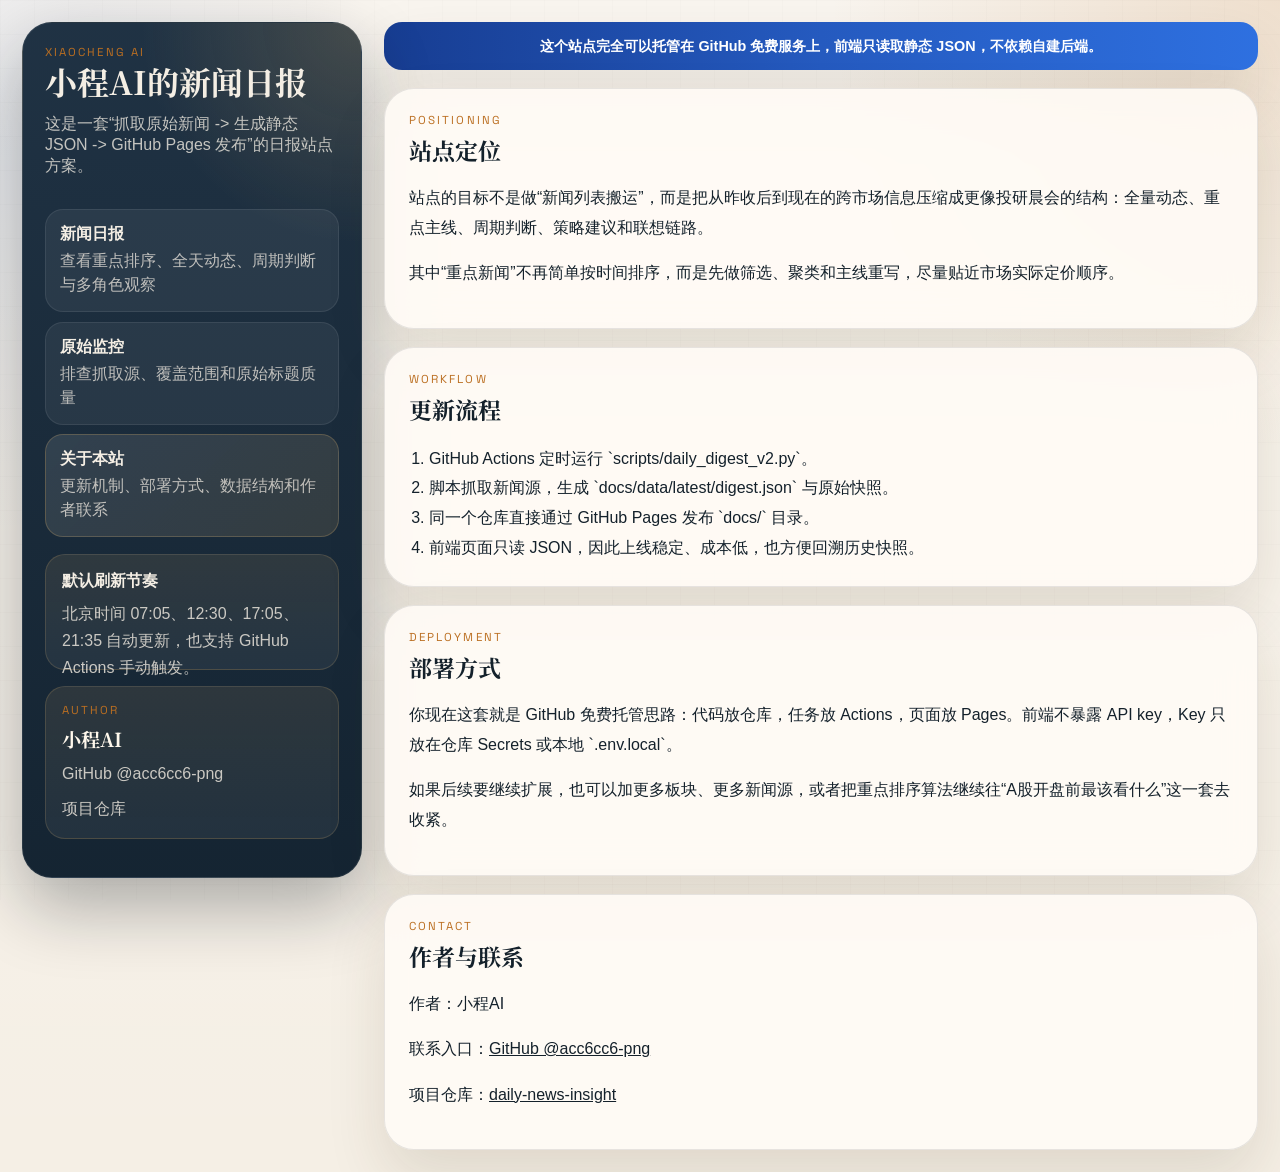
==== commit 92973904: "Refresh site branding and navigation" ====
--- a/docs/about.html
+++ b/docs/about.html
@@ -3,10 +3,10 @@
   <head>
     <meta charset="utf-8" />
     <meta name="viewport" content="width=device-width, initial-scale=1" />
-    <title>部署说明 | Daily News Insight</title>
+    <title>关于本站 | 小程AI的新闻日报</title>
     <meta
       name="description"
-      content="了解 Daily News Insight 的抓取方式、更新节奏和 GitHub Pages 部署结构。"
+      content="了解小程AI的新闻日报的更新机制、部署方式、数据结构与作者联系。"
     />
     <link rel="icon" href="./favicon.svg" type="image/svg+xml" />
     <link rel="preconnect" href="https://fonts.googleapis.com" />
@@ -21,72 +21,94 @@
     <div class="app-shell">
       <aside class="app-sidebar">
         <div class="sidebar-brand">
-          <p class="eyebrow">Deployment Notes</p>
-          <h1>Daily News Insight</h1>
-          <p class="sidebar-copy">这是一套“抓取原始新闻 -> 生成静态 JSON -> GitHub Pages 发布”的静态部署方案。</p>
+          <p class="eyebrow">XIAOCHENG AI</p>
+          <h1>小程AI的新闻日报</h1>
+          <p class="sidebar-copy">这是一套“抓取原始新闻 -> 生成静态 JSON -> GitHub Pages 发布”的日报站点方案。</p>
         </div>
 
         <nav class="page-nav" aria-label="站点菜单">
           <a class="page-link" href="./index.html">
-            <span class="page-link-title">主简报</span>
-            <span class="page-link-copy">查看全量动态、重点排序与策略判断</span>
+            <span class="page-link-title">新闻日报</span>
+            <span class="page-link-copy">查看重点排序、全天动态、周期判断与多角色观察</span>
           </a>
           <a class="page-link" href="./monitor.html">
-            <span class="page-link-title">源数据监控</span>
-            <span class="page-link-copy">查看各板块抓到的原始标题与来源</span>
+            <span class="page-link-title">原始监控</span>
+            <span class="page-link-copy">排查抓取源、覆盖范围和原始标题质量</span>
           </a>
           <a class="page-link is-active" href="./about.html">
-            <span class="page-link-title">部署说明</span>
-            <span class="page-link-copy">更新频率、数据结构与发布路径</span>
+            <span class="page-link-title">关于本站</span>
+            <span class="page-link-copy">更新机制、部署方式、数据结构和作者联系</span>
           </a>
         </nav>
 
         <section class="sidebar-note">
-          <p class="sidebar-note-title">当前发布方式</p>
-          <p class="sidebar-note-copy">GitHub Actions 定时跑脚本，把生成结果写到 `docs/data`，然后 GitHub Pages 直接发布。</p>
+          <p class="sidebar-note-title">默认刷新节奏</p>
+          <p class="sidebar-note-copy">北京时间 07:05、12:30、17:05、21:35 自动更新，也支持 GitHub Actions 手动触发。</p>
+        </section>
+
+        <section class="contact-card">
+          <p class="eyebrow">Author</p>
+          <h2>小程AI</h2>
+          <a href="https://github.com/acc6cc6-png" target="_blank" rel="noreferrer">GitHub @acc6cc6-png</a>
+          <a href="https://github.com/acc6cc6-png/daily-news-insight" target="_blank" rel="noreferrer">项目仓库</a>
         </section>
       </aside>
 
       <main class="app-main about-layout">
-        <div class="update-banner">当前默认会在北京时间 07:05、12:30、17:05、21:35 自动刷新，也支持手动触发。</div>
+        <div class="update-banner">这个站点完全可以托管在 GitHub 免费服务上，前端只读取静态 JSON，不依赖自建后端。</div>
 
         <section class="summary-card">
           <div class="section-head">
             <div>
-              <p class="eyebrow">Architecture</p>
-              <h3>站点结构</h3>
+              <p class="eyebrow">Positioning</p>
+              <h3>站点定位</h3>
             </div>
           </div>
           <div class="about-copy">
-            <p>站点前端是纯静态页面，首页只读取 `docs/data/latest/digest.json` 和历史快照，不依赖后端服务。</p>
-            <p>抓取层会聚合中文快讯源和国际 RSS 源，然后按板块做去重、全量汇总、重点排序、周期判断和联想链路整理。</p>
+            <p>站点的目标不是做“新闻列表搬运”，而是把从昨收后到现在的跨市场信息压缩成更像投研晨会的结构：全量动态、重点主线、周期判断、策略建议和联想链路。</p>
+            <p>其中“重点新闻”不再简单按时间排序，而是先做筛选、聚类和主线重写，尽量贴近市场实际定价顺序。</p>
           </div>
         </section>
 
         <section class="panel-card">
           <div class="section-head">
             <div>
-              <p class="eyebrow">Update Flow</p>
+              <p class="eyebrow">Workflow</p>
               <h3>更新流程</h3>
             </div>
           </div>
           <ol class="step-list">
             <li>GitHub Actions 定时运行 `scripts/daily_digest_v2.py`。</li>
-            <li>脚本抓取原始新闻，生成 `docs/data/latest/digest.json` 与历史归档。</li>
-            <li>同一个 workflow 会把 `docs/` 打包并部署到 GitHub Pages。</li>
+            <li>脚本抓取新闻源，生成 `docs/data/latest/digest.json` 与原始快照。</li>
+            <li>同一个仓库直接通过 GitHub Pages 发布 `docs/` 目录。</li>
+            <li>前端页面只读 JSON，因此上线稳定、成本低，也方便回溯历史快照。</li>
           </ol>
         </section>
 
         <section class="panel-card">
           <div class="section-head">
             <div>
-              <p class="eyebrow">Secrets</p>
-              <h3>密钥与本地运行</h3>
+              <p class="eyebrow">Deployment</p>
+              <h3>部署方式</h3>
             </div>
           </div>
           <div class="about-copy">
-            <p>如果仓库设置了 `OPENAI_API_KEY`，脚本会优先使用更正式的编辑层输出；如果没有，也能退回到规则模板模式继续生成页面。</p>
-            <p>本地运行时可以在仓库根目录的 `.env.local` 中放入密钥；公开仓库里不要提交这个文件。</p>
+            <p>你现在这套就是 GitHub 免费托管思路：代码放仓库，任务放 Actions，页面放 Pages。前端不暴露 API key，Key 只放在仓库 Secrets 或本地 `.env.local`。</p>
+            <p>如果后续要继续扩展，也可以加更多板块、更多新闻源，或者把重点排序算法继续往“A股开盘前最该看什么”这一套去收紧。</p>
+          </div>
+        </section>
+
+        <section class="panel-card">
+          <div class="section-head">
+            <div>
+              <p class="eyebrow">Contact</p>
+              <h3>作者与联系</h3>
+            </div>
+          </div>
+          <div class="about-copy">
+            <p>作者：小程AI</p>
+            <p>联系入口：<a href="https://github.com/acc6cc6-png" target="_blank" rel="noreferrer">GitHub @acc6cc6-png</a></p>
+            <p>项目仓库：<a href="https://github.com/acc6cc6-png/daily-news-insight" target="_blank" rel="noreferrer">daily-news-insight</a></p>
           </div>
         </section>
       </main>
--- a/docs/assets/app.css
+++ b/docs/assets/app.css
@@ -1,24 +1,27 @@
 :root {
-  --bg: #f2ede4;
-  --bg-deep: #e6ddcf;
-  --paper: rgba(255, 250, 244, 0.92);
-  --paper-strong: rgba(255, 250, 244, 0.98);
+  --bg: #f5efe5;
+  --bg-deep: #ecdfcf;
+  --paper: rgba(255, 251, 246, 0.9);
+  --paper-strong: rgba(255, 252, 248, 0.98);
   --paper-soft: rgba(255, 255, 255, 0.58);
+  --sidebar: #10202e;
+  --sidebar-strong: #172d3f;
+  --sidebar-line: rgba(255, 255, 255, 0.08);
   --ink: #14212b;
-  --muted: #607080;
+  --ink-soft: #314657;
+  --muted: #62727f;
   --line: rgba(20, 33, 43, 0.1);
   --line-strong: rgba(20, 33, 43, 0.18);
-  --brand: #b36b17;
-  --brand-soft: rgba(179, 107, 23, 0.12);
-  --blue: #225fd1;
-  --blue-soft: rgba(34, 95, 209, 0.1);
-  --green: #0d7660;
-  --green-soft: rgba(13, 118, 96, 0.12);
+  --brand: #bb6f22;
+  --brand-soft: rgba(187, 111, 34, 0.14);
+  --blue: #215fd0;
+  --blue-soft: rgba(33, 95, 208, 0.12);
+  --green: #0e7660;
+  --green-soft: rgba(14, 118, 96, 0.12);
   --red: #b42318;
   --red-soft: rgba(180, 35, 24, 0.12);
-  --navy: #132030;
-  --navy-soft: rgba(19, 32, 48, 0.08);
-  --shadow: 0 24px 60px rgba(64, 45, 15, 0.12);
+  --shadow: 0 28px 60px rgba(68, 46, 19, 0.12);
+  --sidebar-shadow: 0 28px 70px rgba(8, 18, 27, 0.32);
   --radius-xl: 30px;
   --radius-lg: 24px;
   --radius-md: 18px;
@@ -39,9 +42,9 @@
   color: var(--ink);
   font-family: "IBM Plex Sans SC", sans-serif;
   background:
-    radial-gradient(circle at top right, rgba(179, 107, 23, 0.18), transparent 30%),
-    radial-gradient(circle at left 10% top 20%, rgba(34, 95, 209, 0.08), transparent 26%),
-    linear-gradient(180deg, rgba(255, 255, 255, 0.45), rgba(255, 255, 255, 0)),
+    radial-gradient(circle at top right, rgba(187, 111, 34, 0.16), transparent 26%),
+    radial-gradient(circle at left 0 top 12%, rgba(33, 95, 208, 0.08), transparent 24%),
+    linear-gradient(180deg, rgba(255, 255, 255, 0.4), rgba(255, 255, 255, 0)),
     var(--bg);
 }
 
@@ -54,7 +57,7 @@
   background-image:
     linear-gradient(rgba(20, 33, 43, 0.03) 1px, transparent 1px),
     linear-gradient(90deg, rgba(20, 33, 43, 0.03) 1px, transparent 1px);
-  background-size: 32px 32px;
+  background-size: 34px 34px;
 }
 
 a,
@@ -84,113 +87,198 @@
   position: relative;
   z-index: 1;
   display: grid;
-  grid-template-columns: 300px minmax(0, 1fr);
+  grid-template-columns: 340px minmax(0, 1fr);
   gap: 22px;
-  max-width: 1640px;
+  max-width: 1680px;
   margin: 0 auto;
   padding: 22px;
-}
-
-.app-sidebar,
-.summary-card,
-.panel-card,
-.signal-card,
-.analyst-card,
-.pulse-card,
-.history-dialog {
-  backdrop-filter: blur(18px);
-  background: var(--paper);
-  border: 1px solid var(--line);
-  box-shadow: var(--shadow);
 }
 
 .app-sidebar {
   position: sticky;
   top: 22px;
   height: calc(100vh - 44px);
+  display: grid;
+  grid-template-rows: auto auto minmax(0, 1fr) auto auto;
+  gap: 16px;
+  padding: 22px;
   border-radius: var(--radius-xl);
-  padding: 22px 18px;
-  display: flex;
-  flex-direction: column;
-  gap: 20px;
-}
-
-.sidebar-brand {
-  padding: 8px 8px 0;
+  color: #f4eee4;
+  background:
+    radial-gradient(circle at top right, rgba(240, 192, 116, 0.18), transparent 24%),
+    linear-gradient(180deg, rgba(27, 46, 64, 0.98), rgba(16, 32, 46, 0.98));
+  border: 1px solid var(--sidebar-line);
+  box-shadow: var(--sidebar-shadow);
+}
+
+.sidebar-brand h1,
+.main-title,
+.section-head h3,
+.contact-card h2 {
+  font-family: "Noto Serif SC", serif;
 }
 
 .sidebar-brand h1 {
   margin: 6px 0 10px;
-  font-family: "Noto Serif SC", serif;
   font-size: 2rem;
   line-height: 1.02;
 }
 
+.app-sidebar .sidebar-copy {
+  color: rgba(244, 238, 228, 0.78);
+}
+
 .sidebar-copy,
 .sidebar-note-copy,
+.page-link-copy,
 .section-hint,
-.signal-copy,
+.pulse-copy,
 .story-source,
+.story-origin,
 .comment-role,
-.lens-copy,
-.pulse-copy,
+.hero-lead,
 .analyst-copy,
 .history-entry-copy,
-.hero-lead {
+.monitor-copy {
   color: var(--muted);
 }
 
-.page-nav {
+.page-nav,
+.board-nav,
+.section-menu {
   display: grid;
   gap: 10px;
 }
 
-.page-link {
+.page-link,
+.board-button,
+.section-button {
+  width: 100%;
   display: block;
   border: 1px solid var(--line);
   border-radius: 18px;
   padding: 14px;
-  background: rgba(255, 255, 255, 0.45);
+  background: rgba(255, 255, 255, 0.46);
+  text-align: left;
   text-decoration: none;
   transition: transform 160ms ease, border-color 160ms ease, background 160ms ease;
 }
 
+.page-link {
+  background: rgba(255, 255, 255, 0.06);
+  border-color: rgba(255, 255, 255, 0.08);
+}
+
+.page-link:hover,
+.page-link.is-active,
+.board-button:hover,
+.board-button.is-active,
+.section-button:hover {
+  transform: translateY(-1px);
+}
+
 .page-link:hover,
 .page-link.is-active {
-  transform: translateY(-1px);
-  border-color: rgba(34, 95, 209, 0.24);
-  background: linear-gradient(135deg, rgba(34, 95, 209, 0.08), rgba(255, 255, 255, 0.75));
-}
-
+  background: linear-gradient(135deg, rgba(255, 255, 255, 0.1), rgba(240, 192, 116, 0.12));
+  border-color: rgba(240, 192, 116, 0.22);
+}
+
+.board-button {
+  background: rgba(255, 255, 255, 0.08);
+  border-color: rgba(255, 255, 255, 0.08);
+  color: #f4eee4;
+}
+
+.board-button.is-active {
+  background: linear-gradient(135deg, rgba(240, 192, 116, 0.24), rgba(52, 87, 121, 0.68));
+  border-color: rgba(240, 192, 116, 0.34);
+}
+
+.board-button-copy,
+.board-button-meta,
+.page-link-copy {
+  display: block;
+  color: rgba(244, 238, 228, 0.74);
+  line-height: 1.5;
+}
+
+.board-button-title,
 .page-link-title {
   display: block;
+  margin-bottom: 4px;
   font-weight: 700;
-  margin-bottom: 4px;
-}
-
-.page-link-copy {
-  display: block;
-  color: var(--muted);
-  line-height: 1.5;
-  font-size: 0.92rem;
-}
-
-.sidebar-note {
-  margin-top: auto;
-  border-radius: 18px;
+}
+
+.board-button-meta {
+  margin-top: 8px;
+  font-size: 0.84rem;
+}
+
+.section-button {
+  cursor: pointer;
+  color: #f4eee4;
+  background: rgba(255, 255, 255, 0.08);
+  border-color: rgba(255, 255, 255, 0.08);
+}
+
+.section-button--accent {
+  color: #122537;
+  font-weight: 700;
+  background: linear-gradient(135deg, #f0bf74, #f7d59a);
+  border-color: rgba(240, 191, 116, 0.28);
+}
+
+.sidebar-panel {
   padding: 16px;
-  border: 1px solid rgba(179, 107, 23, 0.16);
-  background: linear-gradient(180deg, rgba(179, 107, 23, 0.12), rgba(255, 255, 255, 0.76));
+  border-radius: 20px;
+  border: 1px solid rgba(255, 255, 255, 0.08);
+  background: rgba(255, 255, 255, 0.04);
+}
+
+.sidebar-panel-head h2 {
+  margin: 6px 0 0;
+  font-size: 1rem;
+  color: #f4eee4;
+}
+
+.sidebar-note,
+.contact-card {
+  padding: 16px;
+  border-radius: 20px;
+  border: 1px solid rgba(240, 191, 116, 0.16);
+  background: linear-gradient(180deg, rgba(240, 191, 116, 0.1), rgba(255, 255, 255, 0.06));
 }
 
 .sidebar-note-title {
   margin: 0 0 8px;
+  color: #f4eee4;
   font-weight: 700;
 }
 
-.sidebar-note-copy {
+.sidebar-note-copy,
+.contact-card a {
   margin: 0;
   line-height: 1.7;
+  color: rgba(244, 238, 228, 0.8);
+}
+
+.contact-card {
+  display: grid;
+  gap: 8px;
+}
+
+.contact-card h2 {
+  margin: 0;
+  color: #fff8ec;
+  font-size: 1.2rem;
+}
+
+.contact-card a {
+  text-decoration: none;
+}
+
+.contact-card a:hover {
+  text-decoration: underline;
 }
 
 .app-main {
@@ -199,94 +287,128 @@
 }
 
 .update-banner {
-  min-height: 44px;
+  min-height: 48px;
   display: flex;
   align-items: center;
   justify-content: center;
   border-radius: 18px;
-  padding: 10px 18px;
+  padding: 12px 18px;
   text-align: center;
   color: #fff;
-  font-size: 0.88rem;
+  font-size: 0.9rem;
   font-weight: 700;
-  background: linear-gradient(90deg, #173d92, #2b63d5);
-}
-
-.main-header {
-  display: flex;
-  justify-content: space-between;
+  background: linear-gradient(90deg, #173d92, #255abf, #2e70e0);
+  box-shadow: var(--shadow);
+}
+
+.hero-card,
+.board-strip-card,
+.pulse-card,
+.summary-card,
+.panel-card,
+.signal-card,
+.history-dialog {
+  border-radius: var(--radius-xl);
+  padding: 24px;
+  border: 1px solid var(--line);
+  box-shadow: var(--shadow);
+  backdrop-filter: blur(18px);
+  background: var(--paper);
+}
+
+.hero-card {
+  background:
+    radial-gradient(circle at top right, rgba(240, 191, 116, 0.14), transparent 22%),
+    linear-gradient(180deg, rgba(255, 251, 246, 0.98), rgba(255, 248, 242, 0.9));
+}
+
+.hero-grid {
+  display: grid;
+  grid-template-columns: minmax(0, 1.2fr) 280px;
   gap: 18px;
-  align-items: flex-start;
-}
-
-.hero-copy {
-  max-width: 820px;
 }
 
 .main-title {
-  margin: 6px 0 10px;
-  font-family: "Noto Serif SC", serif;
-  font-size: clamp(2rem, 3vw, 2.9rem);
-  line-height: 1.1;
+  margin: 8px 0 12px;
+  font-size: clamp(2.1rem, 3vw, 3rem);
+  line-height: 1.08;
 }
 
 .hero-lead {
   margin: 0;
   font-size: 1rem;
-  line-height: 1.85;
-}
-
-.header-actions {
-  display: flex;
-  align-items: center;
+  line-height: 1.9;
+}
+
+.hero-side {
+  display: grid;
   gap: 10px;
-  flex-wrap: wrap;
-  justify-content: flex-end;
-}
-
+  align-content: start;
+}
+
+.hero-pill,
 .ghost-button,
 .status-pill,
 .latest-pill,
-.toggle-button,
 .metric-chip {
   min-height: 44px;
+  display: inline-flex;
+  align-items: center;
+  justify-content: center;
   border-radius: 999px;
   padding: 0 16px;
   border: 1px solid var(--line);
   background: var(--paper-strong);
-}
-
-.ghost-button,
-.toggle-button {
-  cursor: pointer;
-}
-
-.ghost-button:hover,
-.toggle-button:hover {
-  border-color: var(--line-strong);
-}
-
-.status-pill,
-.latest-pill,
-.metric-chip {
-  display: inline-flex;
-  align-items: center;
   font-weight: 700;
 }
 
+.hero-pill--accent,
 .latest-pill {
+  color: var(--green);
   background: var(--green-soft);
-  border-color: rgba(13, 118, 96, 0.2);
-  color: var(--green);
-}
-
-.pulse-card,
-.summary-card,
-.panel-card,
-.signal-card,
-.analyst-card {
-  border-radius: var(--radius-xl);
-  padding: 24px;
+  border-color: rgba(14, 118, 96, 0.2);
+}
+
+.hero-stat,
+.metric-card,
+.summary-block,
+.pulse-item,
+.story-card,
+.comment-card,
+.linkage-item,
+.history-entry,
+.monitor-card,
+.source-pill {
+  border-radius: 18px;
+  border: 1px solid rgba(20, 33, 43, 0.08);
+  background: rgba(255, 255, 255, 0.56);
+}
+
+.hero-stat {
+  padding: 14px 16px;
+}
+
+.hero-stat span,
+.metric-label,
+.summary-label,
+.signal-label {
+  display: block;
+  color: var(--muted);
+  font-size: 0.84rem;
+}
+
+.hero-stat strong,
+.metric-card strong {
+  display: block;
+  margin-top: 6px;
+  font-size: 1rem;
+}
+
+.hero-stat small {
+  display: block;
+  margin-top: 6px;
+  color: var(--ink-soft);
+  font-size: 0.88rem;
 }
 
 .section-head {
@@ -298,8 +420,38 @@
 
 .section-head h3 {
   margin: 6px 0 0;
-  font-family: "Noto Serif SC", serif;
-  font-size: 1.42rem;
+  font-size: 1.44rem;
+}
+
+.board-strip-card .tab-strip {
+  margin-top: 18px;
+}
+
+.tab-strip {
+  display: flex;
+  gap: 10px;
+  flex-wrap: wrap;
+}
+
+.tab-button {
+  min-height: 42px;
+  padding: 0 16px;
+  border: 1px solid var(--line);
+  border-radius: 999px;
+  background: rgba(255, 255, 255, 0.72);
+  cursor: pointer;
+  transition: transform 160ms ease, border-color 160ms ease, background 160ms ease;
+}
+
+.tab-button:hover,
+.tab-button.is-active {
+  transform: translateY(-1px);
+}
+
+.tab-button.is-active {
+  color: #fff;
+  border-color: rgba(21, 61, 146, 0.22);
+  background: linear-gradient(90deg, #173d92, #2456be);
 }
 
 .pulse-copy {
@@ -307,11 +459,17 @@
   line-height: 1.8;
 }
 
+.pulse-grid,
+.comments-list,
+.source-list,
+.monitor-grid {
+  display: grid;
+  gap: 14px;
+  margin-top: 22px;
+}
+
 .pulse-grid {
-  display: grid;
   grid-template-columns: repeat(4, minmax(0, 1fr));
-  gap: 14px;
-  margin-top: 20px;
 }
 
 .pulse-item,
@@ -319,23 +477,22 @@
 .comment-card,
 .linkage-item,
 .monitor-card,
+.source-pill,
 .history-entry {
-  border-radius: 18px;
-  border: 1px solid rgba(20, 33, 43, 0.08);
-  background: rgba(255, 255, 255, 0.56);
   padding: 18px;
 }
 
 .pulse-item {
-  background: linear-gradient(180deg, rgba(255, 255, 255, 0.76), rgba(255, 255, 255, 0.48));
+  background: linear-gradient(180deg, rgba(255, 255, 255, 0.82), rgba(255, 255, 255, 0.54));
 }
 
 .pulse-meta,
 .story-header,
 .comment-header,
+.story-footer,
+.monitor-meta,
 .history-entry,
-.story-footer,
-.monitor-meta {
+.monitor-title-row {
   display: flex;
   gap: 10px;
   align-items: center;
@@ -378,177 +535,15 @@
 .comment-card p,
 .monitor-card p {
   margin: 0;
-  line-height: 1.72;
-}
-
-.overview-grid {
-  display: grid;
-  grid-template-columns: minmax(0, 1.15fr) minmax(340px, 0.85fr);
-  gap: 18px;
-}
-
-.metric-inline {
-  display: flex;
-  gap: 8px;
-  flex-wrap: wrap;
-}
-
-.metric-chip {
-  min-height: 36px;
-  padding: 0 14px;
-  background: rgba(255, 255, 255, 0.62);
-}
-
-.summary-stack {
-  display: grid;
-  gap: 18px;
-  margin-top: 18px;
-}
-
-.summary-block {
-  border-radius: 20px;
-  padding: 18px;
-  border: 1px solid rgba(20, 33, 43, 0.08);
-  background: rgba(255, 255, 255, 0.56);
-}
-
-.summary-label,
-.metric-label,
-.signal-label {
-  display: block;
-  color: var(--muted);
-  font-size: 0.84rem;
-}
-
-.summary-block p {
-  margin: 10px 0 0;
-  line-height: 1.82;
-}
-
-.summary-meta-grid {
-  display: grid;
-  grid-template-columns: repeat(3, minmax(0, 1fr));
-  gap: 14px;
-}
-
-.metric-card {
-  border-radius: 18px;
-  padding: 16px 18px;
-  background: rgba(255, 255, 255, 0.62);
-  border: 1px solid rgba(20, 33, 43, 0.08);
-}
-
-.metric-card strong {
-  display: block;
-  margin-top: 8px;
-  font-size: 1rem;
-}
-
-.linkage-list {
-  display: grid;
-  gap: 14px;
-  margin-top: 22px;
-}
-
-.linkage-item {
-  display: grid;
-  grid-template-columns: auto 1fr;
-  gap: 14px;
-  align-items: flex-start;
-}
-
-.linkage-item p {
-  margin: 0;
-  line-height: 1.78;
-}
-
-.signal-grid {
-  display: grid;
-  grid-template-columns: repeat(3, minmax(0, 1fr));
-  gap: 16px;
-}
-
-.bullish-card {
-  background: linear-gradient(180deg, rgba(13, 118, 96, 0.1), rgba(255, 255, 255, 0.88));
-}
-
-.bearish-card {
-  background: linear-gradient(180deg, rgba(180, 35, 24, 0.1), rgba(255, 255, 255, 0.88));
-}
-
-.watch-card {
-  background: linear-gradient(180deg, rgba(179, 107, 23, 0.1), rgba(255, 255, 255, 0.88));
-}
-
-.signal-copy {
-  margin: 14px 0 0;
-  line-height: 1.75;
-}
-
-.analyst-card {
-  color: #f7efe2;
-  background:
-    radial-gradient(circle at top right, rgba(240, 191, 112, 0.14), transparent 24%),
-    linear-gradient(135deg, rgba(18, 29, 42, 0.98), rgba(42, 58, 76, 0.98));
-}
-
-.analyst-card .eyebrow {
-  color: #f0bf70;
-}
-
-.analyst-card .section-head h3,
-.analyst-card .lens-copy,
-.analyst-card .analyst-copy {
-  color: inherit;
-}
-
-.analyst-copy {
-  margin: 18px 0 0;
-  line-height: 1.85;
-}
-
-.feed-grid {
-  display: grid;
-  grid-template-columns: minmax(0, 1.2fr) minmax(340px, 0.8fr);
-  gap: 18px;
-}
-
-.stories-list,
-.comments-list,
-.source-list,
-.monitor-grid,
-.history-list {
-  display: grid;
-  gap: 14px;
-  margin-top: 22px;
-}
-
-.stories-list--priority {
-  align-content: start;
-}
-
-.story-card--priority {
-  background: linear-gradient(180deg, rgba(34, 95, 209, 0.06), rgba(255, 255, 255, 0.58));
-}
-
-.is-bullish {
-  background: var(--green-soft);
-  color: var(--green);
-}
-
-.is-bearish {
-  background: var(--red-soft);
-  color: var(--red);
-}
-
-.is-watch {
-  background: var(--brand-soft);
-  color: var(--brand);
-}
-
-.story-source,
-.comment-role,
-.source-pill span:last-child {
+  line-height: 1.74;
+}
+
+.story-summary {
+  color: var(--ink-soft);
+}
+
+.story-origin {
+  margin-top: 12px !important;
   font-size: 0.9rem;
 }
 
@@ -574,6 +569,117 @@
   text-decoration: underline;
 }
 
+.overview-grid {
+  display: grid;
+  grid-template-columns: minmax(0, 1.08fr) minmax(340px, 0.92fr);
+  gap: 18px;
+}
+
+.summary-stack,
+.linkage-list,
+.stories-list,
+.history-list {
+  display: grid;
+  gap: 14px;
+  margin-top: 18px;
+}
+
+.summary-block,
+.metric-card {
+  padding: 18px;
+}
+
+.summary-block p,
+.analyst-copy,
+.signal-copy,
+.monitor-copy {
+  line-height: 1.82;
+}
+
+.summary-meta-grid {
+  display: grid;
+  grid-template-columns: repeat(3, minmax(0, 1fr));
+  gap: 14px;
+}
+
+.panel-card--stack {
+  display: grid;
+  gap: 18px;
+}
+
+.insight-box {
+  padding: 20px;
+  border-radius: 22px;
+  color: #f6f0e4;
+  background:
+    radial-gradient(circle at top right, rgba(240, 191, 116, 0.14), transparent 28%),
+    linear-gradient(135deg, rgba(18, 29, 42, 0.98), rgba(42, 58, 76, 0.98));
+}
+
+.insight-box .eyebrow,
+.insight-box h3,
+.insight-box .analyst-copy {
+  color: inherit;
+}
+
+.insight-box h3 {
+  margin: 6px 0 10px;
+}
+
+.linkage-item {
+  display: grid;
+  grid-template-columns: auto 1fr;
+  gap: 14px;
+  align-items: flex-start;
+}
+
+.signal-grid {
+  display: grid;
+  grid-template-columns: repeat(3, minmax(0, 1fr));
+  gap: 16px;
+}
+
+.signal-card {
+  padding: 22px;
+}
+
+.bullish-card {
+  background: linear-gradient(180deg, rgba(14, 118, 96, 0.1), rgba(255, 255, 255, 0.88));
+}
+
+.bearish-card {
+  background: linear-gradient(180deg, rgba(180, 35, 24, 0.1), rgba(255, 255, 255, 0.88));
+}
+
+.watch-card {
+  background: linear-gradient(180deg, rgba(187, 111, 34, 0.1), rgba(255, 255, 255, 0.88));
+}
+
+.feed-grid {
+  display: grid;
+  grid-template-columns: minmax(340px, 0.84fr) minmax(0, 1.16fr);
+  gap: 18px;
+}
+
+.story-card--priority {
+  background: linear-gradient(180deg, rgba(33, 95, 208, 0.06), rgba(255, 255, 255, 0.6));
+}
+
+.is-bullish {
+  color: var(--green);
+  background: var(--green-soft);
+}
+
+.is-bearish {
+  color: var(--red);
+  background: var(--red-soft);
+}
+
+.is-watch {
+  color: var(--brand);
+  background: var(--brand-soft);
+}
+
 .comments-list {
   grid-template-columns: repeat(2, minmax(0, 1fr));
 }
@@ -583,7 +689,7 @@
 }
 
 .source-list {
-  grid-template-columns: repeat(auto-fit, minmax(200px, 1fr));
+  grid-template-columns: repeat(auto-fit, minmax(220px, 1fr));
 }
 
 .source-pill {
@@ -591,10 +697,6 @@
   justify-content: space-between;
   gap: 10px;
   align-items: center;
-  padding: 16px;
-  border-radius: 18px;
-  border: 1px solid rgba(20, 33, 43, 0.08);
-  background: rgba(255, 255, 255, 0.54);
   text-decoration: none;
 }
 
@@ -609,16 +711,9 @@
   grid-template-columns: repeat(2, minmax(0, 1fr));
 }
 
-.monitor-card .monitor-title-row {
-  display: flex;
-  justify-content: space-between;
-  gap: 14px;
-  align-items: center;
-}
-
 .monitor-count {
+  color: var(--blue);
   background: var(--blue-soft);
-  color: var(--blue);
 }
 
 .monitor-list {
@@ -630,13 +725,13 @@
 }
 
 .monitor-item {
+  padding-top: 10px;
   border-top: 1px dashed rgba(20, 33, 43, 0.12);
-  padding-top: 10px;
 }
 
 .monitor-item:first-child {
+  padding-top: 0;
   border-top: 0;
-  padding-top: 0;
 }
 
 .history-modal {
@@ -654,18 +749,13 @@
 
 .history-dialog {
   position: relative;
-  max-width: 760px;
+  max-width: 780px;
   margin: 80px auto 0;
-  border-radius: 28px;
-  padding: 24px;
+  background: var(--paper-strong);
 }
 
 .history-entry {
   justify-content: space-between;
-}
-
-.history-entry-copy {
-  flex: 1;
 }
 
 .history-entry-button {
@@ -690,31 +780,40 @@
   padding-left: 20px;
 }
 
-@media (max-width: 1320px) {
+.ghost-button {
+  cursor: pointer;
+}
+
+.ghost-button:hover {
+  border-color: var(--line-strong);
+}
+
+@media (max-width: 1420px) {
   .pulse-grid {
     grid-template-columns: repeat(2, minmax(0, 1fr));
   }
 }
 
-@media (max-width: 1160px) {
-  .app-shell,
+@media (max-width: 1240px) {
+  .app-shell {
+    grid-template-columns: 1fr;
+  }
+
+  .app-sidebar {
+    position: static;
+    height: auto;
+    grid-template-rows: auto;
+  }
+}
+
+@media (max-width: 1040px) {
+  .hero-grid,
   .overview-grid,
   .feed-grid,
   .signal-grid,
+  .summary-meta-grid,
   .monitor-grid,
-  .summary-meta-grid {
-    grid-template-columns: 1fr;
-  }
-
-  .app-sidebar {
-    position: static;
-    height: auto;
-  }
-}
-
-@media (max-width: 860px) {
-  .comments-list,
-  .pulse-grid {
+  .comments-list {
     grid-template-columns: 1fr;
   }
 }
@@ -724,22 +823,29 @@
     padding: 14px;
   }
 
+  .hero-card,
+  .board-strip-card,
   .pulse-card,
   .summary-card,
   .panel-card,
   .signal-card,
-  .analyst-card,
   .history-dialog {
     padding: 18px;
   }
 
-  .main-header,
-  .section-head {
+  .pulse-grid,
+  .source-list {
+    grid-template-columns: 1fr;
+  }
+
+  .section-head,
+  .monitor-title-row {
     flex-direction: column;
     align-items: stretch;
   }
 
-  .header-actions {
-    justify-content: flex-start;
+  .story-footer,
+  .source-pill {
+    align-items: flex-start;
   }
 }
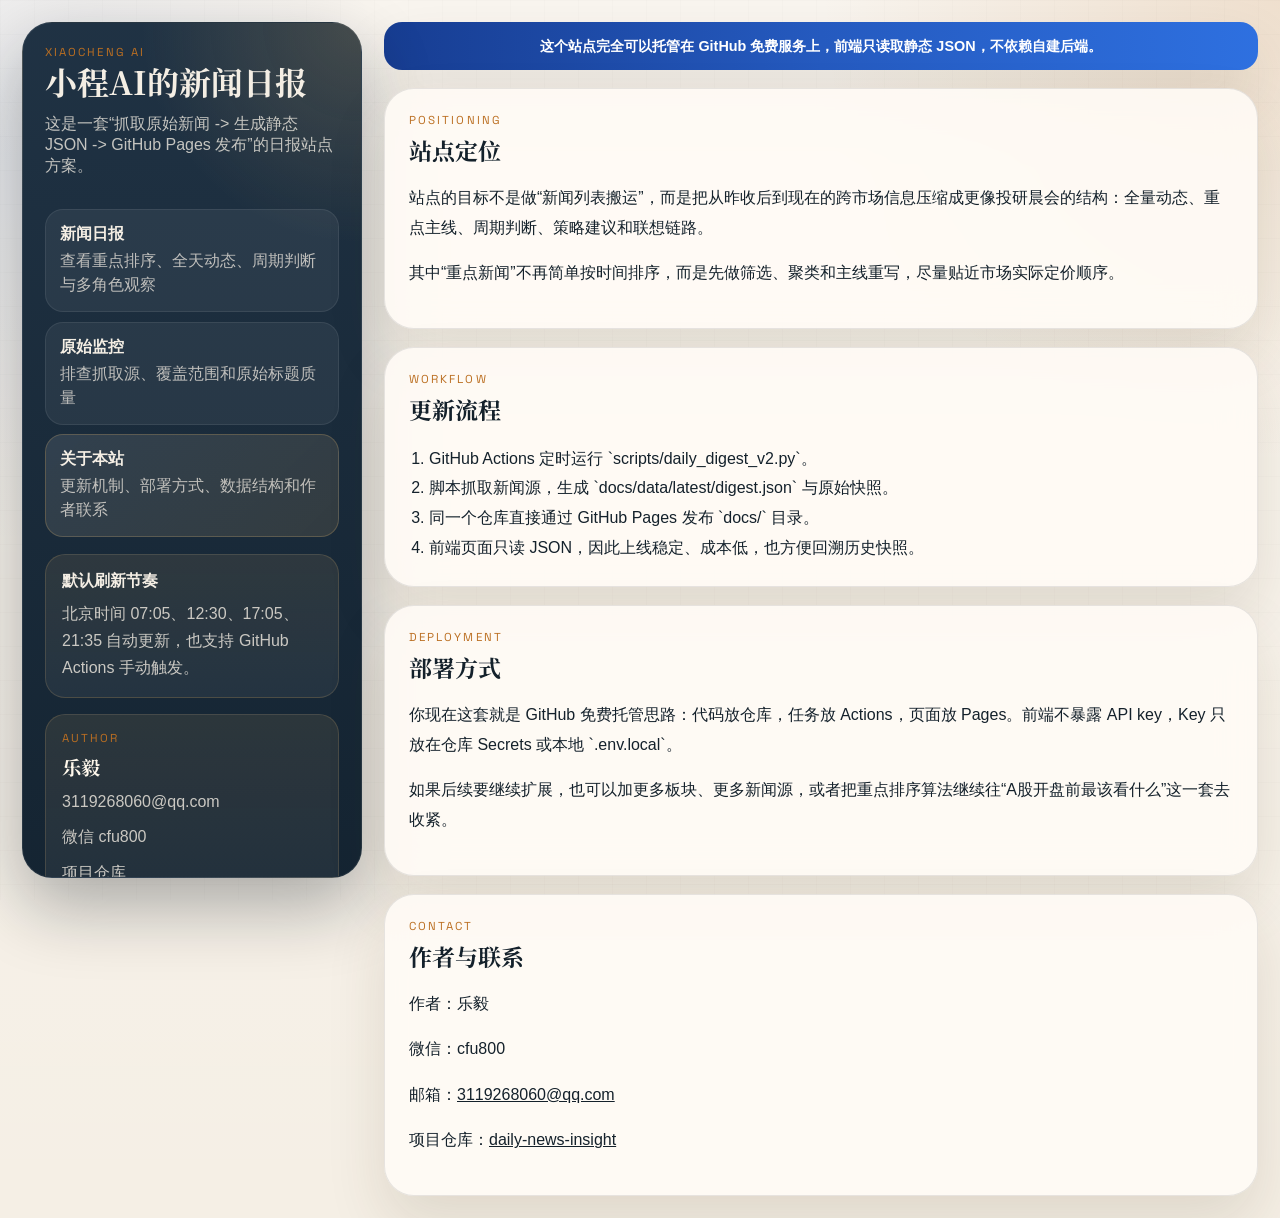
==== commit 0bd60241: "Add accordion navigation and update contact info" ====
--- a/docs/about.html
+++ b/docs/about.html
@@ -48,8 +48,9 @@
 
         <section class="contact-card">
           <p class="eyebrow">Author</p>
-          <h2>小程AI</h2>
-          <a href="https://github.com/acc6cc6-png" target="_blank" rel="noreferrer">GitHub @acc6cc6-png</a>
+          <h2>乐毅</h2>
+          <a href="mailto:3119268060@qq.com">3119268060@qq.com</a>
+          <p class="sidebar-note-copy">微信 cfu800</p>
           <a href="https://github.com/acc6cc6-png/daily-news-insight" target="_blank" rel="noreferrer">项目仓库</a>
         </section>
       </aside>
@@ -106,8 +107,9 @@
             </div>
           </div>
           <div class="about-copy">
-            <p>作者：小程AI</p>
-            <p>联系入口：<a href="https://github.com/acc6cc6-png" target="_blank" rel="noreferrer">GitHub @acc6cc6-png</a></p>
+            <p>作者：乐毅</p>
+            <p>微信：cfu800</p>
+            <p>邮箱：<a href="mailto:3119268060@qq.com">3119268060@qq.com</a></p>
             <p>项目仓库：<a href="https://github.com/acc6cc6-png/daily-news-insight" target="_blank" rel="noreferrer">daily-news-insight</a></p>
           </div>
         </section>
--- a/docs/assets/app.css
+++ b/docs/assets/app.css
@@ -99,8 +99,9 @@
   top: 22px;
   height: calc(100vh - 44px);
   display: grid;
-  grid-template-rows: auto auto minmax(0, 1fr) auto auto;
+  align-content: start;
   gap: 16px;
+  overflow: auto;
   padding: 22px;
   border-radius: var(--radius-xl);
   color: #f4eee4;
@@ -150,6 +151,71 @@
   gap: 10px;
 }
 
+.sidebar-accordion {
+  border-radius: 20px;
+  border: 1px solid rgba(255, 255, 255, 0.08);
+  background: rgba(255, 255, 255, 0.04);
+}
+
+.sidebar-accordion[open] {
+  background: rgba(255, 255, 255, 0.06);
+}
+
+.sidebar-summary,
+.accordion-summary {
+  list-style: none;
+  cursor: pointer;
+}
+
+.sidebar-summary::-webkit-details-marker,
+.accordion-summary::-webkit-details-marker {
+  display: none;
+}
+
+.sidebar-summary {
+  position: relative;
+  display: grid;
+  gap: 6px;
+  padding: 16px 52px 16px 16px;
+}
+
+.sidebar-summary::after,
+.accordion-summary::after {
+  content: "+";
+  position: absolute;
+  top: 50%;
+  right: 18px;
+  transform: translateY(-50%);
+  font-family: "Space Grotesk", sans-serif;
+  font-size: 1.4rem;
+  font-weight: 700;
+  opacity: 0.72;
+}
+
+.sidebar-accordion[open] > .sidebar-summary::after,
+.accordion-card[open] > .accordion-summary::after {
+  content: "−";
+}
+
+.sidebar-summary h2 {
+  margin: 6px 0 0;
+  font-size: 1rem;
+  color: #f4eee4;
+}
+
+.sidebar-summary-copy {
+  margin: 0;
+  color: rgba(244, 238, 228, 0.72);
+  line-height: 1.6;
+  font-size: 0.9rem;
+}
+
+.sidebar-accordion-body {
+  display: grid;
+  gap: 14px;
+  padding: 0 16px 16px;
+}
+
 .page-link,
 .board-button,
 .section-button {
@@ -228,19 +294,6 @@
   border-color: rgba(240, 191, 116, 0.28);
 }
 
-.sidebar-panel {
-  padding: 16px;
-  border-radius: 20px;
-  border: 1px solid rgba(255, 255, 255, 0.08);
-  background: rgba(255, 255, 255, 0.04);
-}
-
-.sidebar-panel-head h2 {
-  margin: 6px 0 0;
-  font-size: 1rem;
-  color: #f4eee4;
-}
-
 .sidebar-note,
 .contact-card {
   padding: 16px;
@@ -267,6 +320,10 @@
   gap: 8px;
 }
 
+.contact-card--top {
+  gap: 10px;
+}
+
 .contact-card h2 {
   margin: 0;
   color: #fff8ec;
@@ -279,6 +336,33 @@
 
 .contact-card a:hover {
   text-decoration: underline;
+}
+
+.contact-method {
+  display: flex;
+  gap: 10px;
+  align-items: center;
+  justify-content: space-between;
+  padding: 10px 12px;
+  border-radius: 14px;
+  border: 1px solid rgba(240, 191, 116, 0.16);
+  background: rgba(255, 255, 255, 0.06);
+  color: rgba(244, 238, 228, 0.88);
+}
+
+.contact-method strong {
+  font-size: 1rem;
+  color: #fff8ec;
+}
+
+.contact-method--link {
+  justify-content: center;
+  font-weight: 700;
+}
+
+.contact-label {
+  color: rgba(244, 238, 228, 0.7);
+  font-size: 0.86rem;
 }
 
 .app-main {
@@ -301,12 +385,57 @@
   box-shadow: var(--shadow);
 }
 
+.accordion-card {
+  display: grid;
+  gap: 12px;
+}
+
+.accordion-summary {
+  position: relative;
+  display: flex;
+  justify-content: space-between;
+  gap: 16px;
+  align-items: flex-start;
+  padding: 22px 64px 22px 24px;
+  border-radius: var(--radius-xl);
+  border: 1px solid var(--line);
+  box-shadow: var(--shadow);
+  background: linear-gradient(180deg, rgba(255, 251, 246, 0.98), rgba(255, 248, 242, 0.9));
+}
+
+.accordion-card[open] > .accordion-summary {
+  background:
+    radial-gradient(circle at top right, rgba(240, 191, 116, 0.14), transparent 22%),
+    linear-gradient(180deg, rgba(255, 251, 246, 0.98), rgba(255, 248, 242, 0.9));
+}
+
+.accordion-summary h3 {
+  margin: 6px 0 0;
+  font-family: "Noto Serif SC", serif;
+  font-size: 1.38rem;
+}
+
+.accordion-copy {
+  margin: 0;
+  max-width: 460px;
+  color: var(--muted);
+  line-height: 1.7;
+}
+
+.accordion-content {
+  display: grid;
+  gap: 16px;
+}
+
 .hero-card,
 .board-strip-card,
 .pulse-card,
 .summary-card,
 .panel-card,
 .signal-card,
+.trade-summary-card,
+.trade-side-card,
+.trade-column,
 .history-dialog {
   border-radius: var(--radius-xl);
   padding: 24px;
@@ -320,6 +449,17 @@
   background:
     radial-gradient(circle at top right, rgba(240, 191, 116, 0.14), transparent 22%),
     linear-gradient(180deg, rgba(255, 251, 246, 0.98), rgba(255, 248, 242, 0.9));
+}
+
+.trade-dashboard {
+  display: grid;
+  gap: 18px;
+}
+
+.trade-dashboard-top {
+  display: grid;
+  grid-template-columns: minmax(0, 1.18fr) minmax(320px, 0.82fr);
+  gap: 18px;
 }
 
 .hero-grid {
@@ -411,6 +551,201 @@
   font-size: 0.88rem;
 }
 
+.trade-summary-card {
+  display: grid;
+  grid-template-columns: minmax(0, 1fr) minmax(260px, 0.68fr);
+  gap: 18px;
+  color: #fbf5ea;
+  background:
+    radial-gradient(circle at top right, rgba(240, 191, 116, 0.18), transparent 24%),
+    linear-gradient(135deg, rgba(16, 32, 46, 0.98), rgba(33, 51, 72, 0.96));
+  border-color: rgba(240, 191, 116, 0.14);
+}
+
+.trade-summary-card .eyebrow,
+.trade-summary-card h3,
+.trade-summary-card .trade-summary-text,
+.trade-summary-card .trade-block-label,
+.trade-summary-card .trade-window {
+  color: inherit;
+}
+
+.trade-summary-copy h3,
+.trade-side-card h3,
+.trade-column h3 {
+  margin: 8px 0 0;
+  font-family: "Noto Serif SC", serif;
+  font-size: 1.6rem;
+}
+
+.trade-bias-row {
+  display: flex;
+  gap: 10px;
+  flex-wrap: wrap;
+  align-items: center;
+  margin: 14px 0 0;
+}
+
+.trade-bias,
+.watch-pill,
+.trade-driver-chip {
+  min-height: 34px;
+  display: inline-flex;
+  align-items: center;
+  padding: 0 14px;
+  border-radius: 999px;
+  border: 1px solid rgba(20, 33, 43, 0.08);
+  font-size: 0.86rem;
+  font-weight: 700;
+}
+
+.trade-bias {
+  background: rgba(255, 255, 255, 0.92);
+}
+
+.trade-window {
+  font-size: 0.9rem;
+  opacity: 0.84;
+}
+
+.trade-summary-text {
+  margin: 16px 0 0;
+  line-height: 1.9;
+  color: rgba(251, 245, 234, 0.82);
+}
+
+.trade-driver-panel,
+.trade-side-card {
+  background: var(--paper-strong);
+}
+
+.trade-driver-panel {
+  padding: 18px;
+  border-radius: 22px;
+  border: 1px solid rgba(255, 255, 255, 0.12);
+  background: rgba(255, 255, 255, 0.08);
+}
+
+.trade-block-label {
+  display: block;
+  margin-bottom: 12px;
+  font-size: 0.84rem;
+  letter-spacing: 0.08em;
+  text-transform: uppercase;
+  color: rgba(251, 245, 234, 0.72);
+}
+
+.trade-driver-list,
+.trade-item-list,
+.trade-playbook {
+  display: grid;
+  gap: 12px;
+}
+
+.trade-driver-chip {
+  width: fit-content;
+  max-width: 100%;
+  color: #fff6e6;
+  background: rgba(255, 255, 255, 0.12);
+  border-color: rgba(255, 255, 255, 0.16);
+}
+
+.trade-side-card .section-head {
+  margin-bottom: 18px;
+}
+
+.trade-watchlist {
+  display: flex;
+  gap: 10px;
+  flex-wrap: wrap;
+}
+
+.watch-pill {
+  color: var(--ink-soft);
+  background: rgba(20, 33, 43, 0.06);
+}
+
+.trade-rule,
+.trade-item {
+  padding: 16px;
+  border-radius: 18px;
+  border: 1px solid rgba(20, 33, 43, 0.08);
+  background: rgba(255, 255, 255, 0.6);
+}
+
+.trade-rule {
+  display: grid;
+  grid-template-columns: auto 1fr;
+  gap: 12px;
+  align-items: start;
+}
+
+.trade-rule-index {
+  min-width: 38px;
+  min-height: 38px;
+  display: inline-flex;
+  align-items: center;
+  justify-content: center;
+  border-radius: 12px;
+  font-family: "Space Grotesk", sans-serif;
+  font-weight: 700;
+  color: var(--blue);
+  background: var(--blue-soft);
+}
+
+.trade-rule p {
+  margin: 0;
+  line-height: 1.74;
+}
+
+.trade-columns {
+  display: grid;
+  grid-template-columns: repeat(3, minmax(0, 1fr));
+  gap: 16px;
+}
+
+.trade-column {
+  background: linear-gradient(180deg, rgba(255, 255, 255, 0.88), rgba(255, 255, 255, 0.6));
+}
+
+.trade-column--bullish {
+  background: linear-gradient(180deg, rgba(14, 118, 96, 0.08), rgba(255, 255, 255, 0.82));
+}
+
+.trade-column--bearish {
+  background: linear-gradient(180deg, rgba(180, 35, 24, 0.08), rgba(255, 255, 255, 0.82));
+}
+
+.trade-column--stable {
+  background: linear-gradient(180deg, rgba(187, 111, 34, 0.08), rgba(255, 255, 255, 0.82));
+}
+
+.trade-column-head {
+  display: flex;
+  justify-content: space-between;
+  gap: 12px;
+  align-items: flex-start;
+  margin-bottom: 16px;
+}
+
+.trade-column-note {
+  color: var(--muted);
+  font-size: 0.84rem;
+  line-height: 1.5;
+}
+
+.trade-item-name {
+  display: block;
+  margin-bottom: 8px;
+  font-weight: 700;
+}
+
+.trade-item-reason {
+  margin: 0;
+  color: var(--ink-soft);
+  line-height: 1.72;
+}
+
 .section-head {
   display: flex;
   justify-content: space-between;
@@ -423,37 +758,6 @@
   font-size: 1.44rem;
 }
 
-.board-strip-card .tab-strip {
-  margin-top: 18px;
-}
-
-.tab-strip {
-  display: flex;
-  gap: 10px;
-  flex-wrap: wrap;
-}
-
-.tab-button {
-  min-height: 42px;
-  padding: 0 16px;
-  border: 1px solid var(--line);
-  border-radius: 999px;
-  background: rgba(255, 255, 255, 0.72);
-  cursor: pointer;
-  transition: transform 160ms ease, border-color 160ms ease, background 160ms ease;
-}
-
-.tab-button:hover,
-.tab-button.is-active {
-  transform: translateY(-1px);
-}
-
-.tab-button.is-active {
-  color: #fff;
-  border-color: rgba(21, 61, 146, 0.22);
-  background: linear-gradient(90deg, #173d92, #2456be);
-}
-
 .pulse-copy {
   margin: 18px 0 0;
   line-height: 1.8;
@@ -469,7 +773,7 @@
 }
 
 .pulse-grid {
-  grid-template-columns: repeat(4, minmax(0, 1fr));
+  grid-template-columns: repeat(3, minmax(0, 1fr));
 }
 
 .pulse-item,
@@ -789,6 +1093,7 @@
 }
 
 @media (max-width: 1420px) {
+  .trade-columns,
   .pulse-grid {
     grid-template-columns: repeat(2, minmax(0, 1fr));
   }
@@ -802,20 +1107,30 @@
   .app-sidebar {
     position: static;
     height: auto;
-    grid-template-rows: auto;
+    overflow: visible;
   }
+
+  .trade-dashboard-top,
+  .trade-summary-card {
+    grid-template-columns: 1fr;
+  }
 }
 
 @media (max-width: 1040px) {
+  .trade-columns,
   .hero-grid,
   .overview-grid,
-  .feed-grid,
   .signal-grid,
   .summary-meta-grid,
   .monitor-grid,
   .comments-list {
     grid-template-columns: 1fr;
   }
+
+  .accordion-summary {
+    flex-direction: column;
+    align-items: stretch;
+  }
 }
 
 @media (max-width: 760px) {
@@ -824,13 +1139,19 @@
   }
 
   .hero-card,
-  .board-strip-card,
   .pulse-card,
   .summary-card,
   .panel-card,
   .signal-card,
+  .trade-summary-card,
+  .trade-side-card,
+  .trade-column,
   .history-dialog {
     padding: 18px;
+  }
+
+  .trade-rule {
+    grid-template-columns: 1fr;
   }
 
   .pulse-grid,
@@ -839,7 +1160,8 @@
   }
 
   .section-head,
-  .monitor-title-row {
+  .monitor-title-row,
+  .accordion-summary {
     flex-direction: column;
     align-items: stretch;
   }
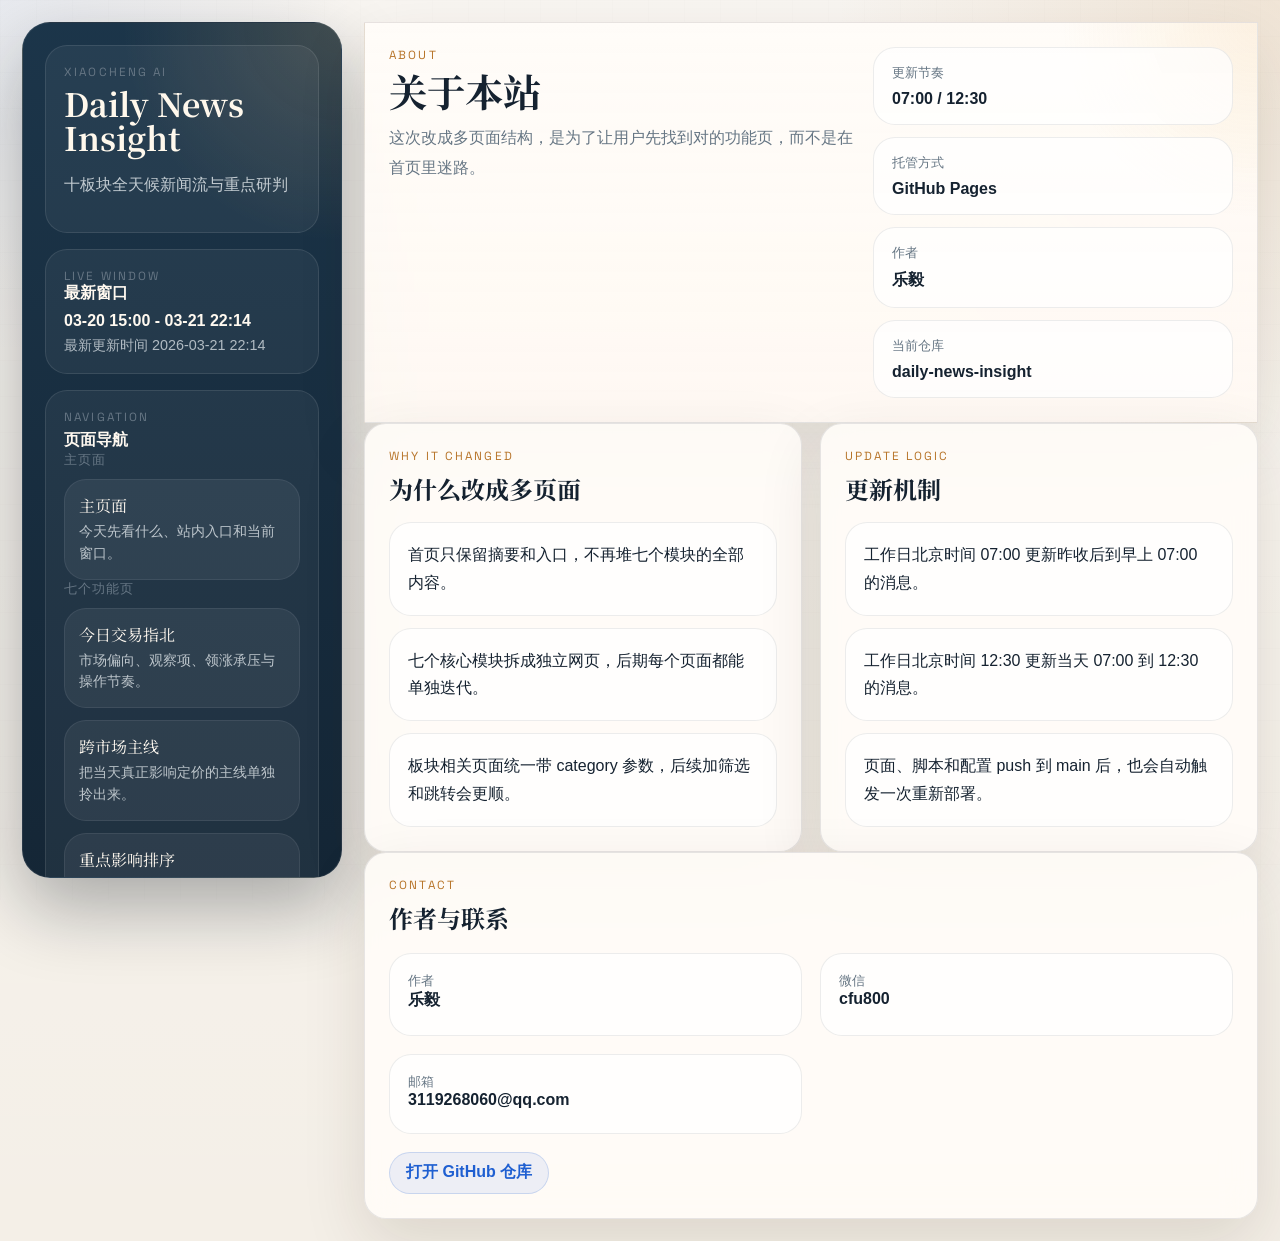
==== commit dd7e50ac: "Split digest into focused pages" ====
--- a/docs/about.html
+++ b/docs/about.html
@@ -4,116 +4,56 @@
     <meta charset="utf-8" />
     <meta name="viewport" content="width=device-width, initial-scale=1" />
     <title>关于本站 | 小程AI的新闻日报</title>
-    <meta
-      name="description"
-      content="了解小程AI的新闻日报的更新机制、部署方式、数据结构与作者联系。"
-    />
+    <meta name="description" content="了解小程AI的新闻日报的多页面结构、更新机制和部署方式。" />
     <link rel="icon" href="./favicon.svg" type="image/svg+xml" />
     <link rel="preconnect" href="https://fonts.googleapis.com" />
     <link rel="preconnect" href="https://fonts.gstatic.com" crossorigin />
-    <link
-      href="https://fonts.googleapis.com/css2?family=Noto+Serif+SC:wght@600;700&family=IBM+Plex+Sans+SC:wght@400;500;600;700&family=Space+Grotesk:wght@500;700&display=swap"
-      rel="stylesheet"
-    />
+    <link href="https://fonts.googleapis.com/css2?family=Noto+Serif+SC:wght@600;700&family=IBM+Plex+Sans+SC:wght@400;500;600;700&family=Space+Grotesk:wght@500;700&display=swap" rel="stylesheet" />
     <link rel="stylesheet" href="./assets/app.css" />
+    <script src="./assets/app.js" defer></script>
   </head>
   <body data-page="about">
-    <div class="app-shell">
-      <aside class="app-sidebar">
-        <div class="sidebar-brand">
+    <div class="site-shell">
+      <aside class="site-sidebar">
+        <a class="brand-card" href="./index.html">
           <p class="eyebrow">XIAOCHENG AI</p>
-          <h1>小程AI的新闻日报</h1>
-          <p class="sidebar-copy">这是一套“抓取原始新闻 -> 生成静态 JSON -> GitHub Pages 发布”的日报站点方案。</p>
-        </div>
-
-        <nav class="page-nav" aria-label="站点菜单">
-          <a class="page-link" href="./index.html">
-            <span class="page-link-title">新闻日报</span>
-            <span class="page-link-copy">查看重点排序、全天动态、周期判断与多角色观察</span>
-          </a>
-          <a class="page-link" href="./monitor.html">
-            <span class="page-link-title">原始监控</span>
-            <span class="page-link-copy">排查抓取源、覆盖范围和原始标题质量</span>
-          </a>
-          <a class="page-link is-active" href="./about.html">
-            <span class="page-link-title">关于本站</span>
-            <span class="page-link-copy">更新机制、部署方式、数据结构和作者联系</span>
-          </a>
-        </nav>
-
-        <section class="sidebar-note">
-          <p class="sidebar-note-title">默认刷新节奏</p>
-          <p class="sidebar-note-copy">北京时间 07:05、12:30、17:05、21:35 自动更新，也支持 GitHub Actions 手动触发。</p>
+          <h1 id="brand-title">小程AI的新闻日报</h1>
+          <p class="brand-copy" id="brand-subtitle">跨市场重点新闻与投研摘要</p>
+        </a>
+        <section class="sidebar-card">
+          <p class="eyebrow">Live Window</p>
+          <h2 class="sidebar-section-title">最新窗口</h2>
+          <strong class="sidebar-status-value" id="sidebar-window">等待最新窗口</strong>
+          <span class="sidebar-status-meta" id="sidebar-generated">等待最新快照</span>
         </section>
-
-        <section class="contact-card">
-          <p class="eyebrow">Author</p>
-          <h2>乐毅</h2>
-          <a href="mailto:3119268060@qq.com">3119268060@qq.com</a>
-          <p class="sidebar-note-copy">微信 cfu800</p>
-          <a href="https://github.com/acc6cc6-png/daily-news-insight" target="_blank" rel="noreferrer">项目仓库</a>
+        <section class="sidebar-card">
+          <div class="sidebar-section-head">
+            <p class="eyebrow">Navigation</p>
+            <h2 class="sidebar-section-title">页面导航</h2>
+          </div>
+          <div id="sidebar-nav"></div>
+        </section>
+        <section class="sidebar-card">
+          <div class="sidebar-section-head">
+            <p class="eyebrow" id="sidebar-category-caption">快速进入板块页</p>
+            <h2 class="sidebar-section-title">板块入口</h2>
+            <p class="sidebar-copy" id="sidebar-category-summary">等待板块数据</p>
+          </div>
+          <div class="category-list" id="sidebar-categories"></div>
+        </section>
+        <section class="sidebar-card">
+          <div class="sidebar-section-head">
+            <p class="eyebrow">Author</p>
+            <h2 class="sidebar-section-title" id="contact-author">乐毅</h2>
+          </div>
+          <div class="sidebar-contact-grid">
+            <div class="sidebar-contact-link"><span>微信</span><strong class="contact-strong" id="contact-wechat">cfu800</strong></div>
+            <a class="sidebar-contact-link" id="contact-email-link" href="mailto:3119268060@qq.com"><span>邮箱</span><strong class="contact-strong" id="contact-email-value">3119268060@qq.com</strong></a>
+            <a class="sidebar-contact-link" id="repo-link" href="https://github.com/acc6cc6-png/daily-news-insight" target="_blank" rel="noreferrer"><span>仓库</span><strong class="contact-strong">GitHub</strong></a>
+          </div>
         </section>
       </aside>
-
-      <main class="app-main about-layout">
-        <div class="update-banner">这个站点完全可以托管在 GitHub 免费服务上，前端只读取静态 JSON，不依赖自建后端。</div>
-
-        <section class="summary-card">
-          <div class="section-head">
-            <div>
-              <p class="eyebrow">Positioning</p>
-              <h3>站点定位</h3>
-            </div>
-          </div>
-          <div class="about-copy">
-            <p>站点的目标不是做“新闻列表搬运”，而是把从昨收后到现在的跨市场信息压缩成更像投研晨会的结构：全量动态、重点主线、周期判断、策略建议和联想链路。</p>
-            <p>其中“重点新闻”不再简单按时间排序，而是先做筛选、聚类和主线重写，尽量贴近市场实际定价顺序。</p>
-          </div>
-        </section>
-
-        <section class="panel-card">
-          <div class="section-head">
-            <div>
-              <p class="eyebrow">Workflow</p>
-              <h3>更新流程</h3>
-            </div>
-          </div>
-          <ol class="step-list">
-            <li>GitHub Actions 定时运行 `scripts/daily_digest_v2.py`。</li>
-            <li>脚本抓取新闻源，生成 `docs/data/latest/digest.json` 与原始快照。</li>
-            <li>同一个仓库直接通过 GitHub Pages 发布 `docs/` 目录。</li>
-            <li>前端页面只读 JSON，因此上线稳定、成本低，也方便回溯历史快照。</li>
-          </ol>
-        </section>
-
-        <section class="panel-card">
-          <div class="section-head">
-            <div>
-              <p class="eyebrow">Deployment</p>
-              <h3>部署方式</h3>
-            </div>
-          </div>
-          <div class="about-copy">
-            <p>你现在这套就是 GitHub 免费托管思路：代码放仓库，任务放 Actions，页面放 Pages。前端不暴露 API key，Key 只放在仓库 Secrets 或本地 `.env.local`。</p>
-            <p>如果后续要继续扩展，也可以加更多板块、更多新闻源，或者把重点排序算法继续往“A股开盘前最该看什么”这一套去收紧。</p>
-          </div>
-        </section>
-
-        <section class="panel-card">
-          <div class="section-head">
-            <div>
-              <p class="eyebrow">Contact</p>
-              <h3>作者与联系</h3>
-            </div>
-          </div>
-          <div class="about-copy">
-            <p>作者：乐毅</p>
-            <p>微信：cfu800</p>
-            <p>邮箱：<a href="mailto:3119268060@qq.com">3119268060@qq.com</a></p>
-            <p>项目仓库：<a href="https://github.com/acc6cc6-png/daily-news-insight" target="_blank" rel="noreferrer">daily-news-insight</a></p>
-          </div>
-        </section>
-      </main>
+      <main class="site-main"><div id="page-root"></div></main>
     </div>
   </body>
 </html>
--- a/docs/assets/app.css
+++ b/docs/assets/app.css
@@ -1,29 +1,29 @@
 :root {
-  --bg: #f5efe5;
-  --bg-deep: #ecdfcf;
-  --paper: rgba(255, 251, 246, 0.9);
-  --paper-strong: rgba(255, 252, 248, 0.98);
-  --paper-soft: rgba(255, 255, 255, 0.58);
-  --sidebar: #10202e;
-  --sidebar-strong: #172d3f;
+  --bg: #f4efe7;
+  --bg-glow: rgba(192, 131, 58, 0.15);
+  --paper: rgba(255, 252, 248, 0.92);
+  --paper-strong: rgba(255, 255, 255, 0.98);
+  --paper-muted: rgba(255, 255, 255, 0.7);
+  --ink: #152230;
+  --ink-soft: #395063;
+  --muted: #667684;
+  --line: rgba(21, 34, 48, 0.1);
+  --line-strong: rgba(21, 34, 48, 0.18);
+  --brand: #b77429;
+  --brand-soft: rgba(183, 116, 41, 0.14);
+  --blue: #1f5fd1;
+  --blue-soft: rgba(31, 95, 209, 0.12);
+  --green: #0f7a61;
+  --green-soft: rgba(15, 122, 97, 0.12);
+  --red: #bb3b2f;
+  --red-soft: rgba(187, 59, 47, 0.12);
+  --sidebar: #102232;
+  --sidebar-strong: #173146;
   --sidebar-line: rgba(255, 255, 255, 0.08);
-  --ink: #14212b;
-  --ink-soft: #314657;
-  --muted: #62727f;
-  --line: rgba(20, 33, 43, 0.1);
-  --line-strong: rgba(20, 33, 43, 0.18);
-  --brand: #bb6f22;
-  --brand-soft: rgba(187, 111, 34, 0.14);
-  --blue: #215fd0;
-  --blue-soft: rgba(33, 95, 208, 0.12);
-  --green: #0e7660;
-  --green-soft: rgba(14, 118, 96, 0.12);
-  --red: #b42318;
-  --red-soft: rgba(180, 35, 24, 0.12);
-  --shadow: 0 28px 60px rgba(68, 46, 19, 0.12);
-  --sidebar-shadow: 0 28px 70px rgba(8, 18, 27, 0.32);
-  --radius-xl: 30px;
-  --radius-lg: 24px;
+  --shadow: 0 24px 64px rgba(48, 31, 10, 0.12);
+  --sidebar-shadow: 0 30px 72px rgba(9, 19, 29, 0.32);
+  --radius-xl: 28px;
+  --radius-lg: 22px;
   --radius-md: 18px;
   --radius-sm: 14px;
 }
@@ -42,9 +42,9 @@
   color: var(--ink);
   font-family: "IBM Plex Sans SC", sans-serif;
   background:
-    radial-gradient(circle at top right, rgba(187, 111, 34, 0.16), transparent 26%),
-    radial-gradient(circle at left 0 top 12%, rgba(33, 95, 208, 0.08), transparent 24%),
-    linear-gradient(180deg, rgba(255, 255, 255, 0.4), rgba(255, 255, 255, 0)),
+    radial-gradient(circle at top right, var(--bg-glow), transparent 25%),
+    radial-gradient(circle at left top, rgba(31, 95, 209, 0.08), transparent 20%),
+    linear-gradient(180deg, rgba(255, 255, 255, 0.45), rgba(255, 255, 255, 0)),
     var(--bg);
 }
 
@@ -53,697 +53,325 @@
   position: fixed;
   inset: 0;
   pointer-events: none;
-  opacity: 0.42;
+  opacity: 0.3;
   background-image:
-    linear-gradient(rgba(20, 33, 43, 0.03) 1px, transparent 1px),
-    linear-gradient(90deg, rgba(20, 33, 43, 0.03) 1px, transparent 1px);
-  background-size: 34px 34px;
+    linear-gradient(rgba(21, 34, 48, 0.03) 1px, transparent 1px),
+    linear-gradient(90deg, rgba(21, 34, 48, 0.03) 1px, transparent 1px);
+  background-size: 36px 36px;
 }
 
 a,
-button,
-select {
+button {
+  color: inherit;
   font: inherit;
-}
-
-a {
-  color: inherit;
-}
-
-.hidden {
-  display: none !important;
 }
 
 .eyebrow {
   margin: 0;
   color: var(--brand);
   font-family: "Space Grotesk", sans-serif;
-  font-size: 0.72rem;
+  font-size: 0.74rem;
   letter-spacing: 0.18em;
   text-transform: uppercase;
 }
 
-.app-shell {
+.site-shell {
   position: relative;
   z-index: 1;
   display: grid;
-  grid-template-columns: 340px minmax(0, 1fr);
+  grid-template-columns: 320px minmax(0, 1fr);
   gap: 22px;
   max-width: 1680px;
   margin: 0 auto;
   padding: 22px;
 }
 
-.app-sidebar {
+.site-sidebar {
   position: sticky;
   top: 22px;
-  height: calc(100vh - 44px);
   display: grid;
   align-content: start;
   gap: 16px;
+  height: calc(100vh - 44px);
   overflow: auto;
   padding: 22px;
   border-radius: var(--radius-xl);
-  color: #f4eee4;
+  color: #eef3f6;
+  border: 1px solid var(--sidebar-line);
   background:
-    radial-gradient(circle at top right, rgba(240, 192, 116, 0.18), transparent 24%),
-    linear-gradient(180deg, rgba(27, 46, 64, 0.98), rgba(16, 32, 46, 0.98));
-  border: 1px solid var(--sidebar-line);
+    radial-gradient(circle at top right, rgba(238, 187, 111, 0.18), transparent 24%),
+    linear-gradient(180deg, rgba(23, 49, 70, 0.98), rgba(16, 34, 50, 0.98));
   box-shadow: var(--sidebar-shadow);
 }
 
-.sidebar-brand h1,
-.main-title,
-.section-head h3,
-.contact-card h2 {
+.brand-card,
+.sidebar-card,
+.nav-link,
+.category-link,
+.surface,
+.module-card,
+.story-card,
+.mini-card,
+.metric-card,
+.source-card,
+.monitor-card,
+.action-card,
+.signal-card,
+.comment-card,
+.feed-row {
+  border-radius: var(--radius-lg);
+}
+
+.brand-card,
+.sidebar-card {
+  padding: 18px;
+  border: 1px solid rgba(238, 243, 246, 0.1);
+  background: rgba(255, 255, 255, 0.05);
+}
+
+.brand-card {
+  text-decoration: none;
+}
+
+.brand-card h1,
+.page-hero h1,
+.section-title,
+.nav-link-title {
   font-family: "Noto Serif SC", serif;
 }
 
-.sidebar-brand h1 {
-  margin: 6px 0 10px;
+.brand-card h1 {
+  margin: 8px 0 10px;
+  color: #fff8ec;
   font-size: 2rem;
-  line-height: 1.02;
-}
-
-.app-sidebar .sidebar-copy {
-  color: rgba(244, 238, 228, 0.78);
-}
-
-.sidebar-copy,
-.sidebar-note-copy,
-.page-link-copy,
+  line-height: 1.06;
+}
+
+.brand-card p,
+.sidebar-card p,
+.nav-link-copy,
+.category-link-copy,
 .section-hint,
-.pulse-copy,
-.story-source,
+.section-copy,
+.hero-text,
+.story-summary,
 .story-origin,
-.comment-role,
-.hero-lead,
-.analyst-copy,
-.history-entry-copy,
-.monitor-copy {
+.monitor-meta-copy,
+.feed-footnote {
   color: var(--muted);
 }
 
-.page-nav,
-.board-nav,
-.section-menu {
+.brand-card .brand-copy,
+.sidebar-card .sidebar-copy {
+  color: rgba(238, 243, 246, 0.78);
+  line-height: 1.7;
+}
+
+.sidebar-status-value,
+.contact-strong {
+  display: block;
+  color: #fff9f0;
+  font-weight: 700;
+}
+
+.sidebar-status-value {
+  margin-top: 8px;
+}
+
+.sidebar-status-meta {
+  display: block;
+  margin-top: 6px;
+  color: rgba(238, 243, 246, 0.7);
+  font-size: 0.9rem;
+}
+
+.sidebar-section-head {
+  display: grid;
+  gap: 6px;
+}
+
+.sidebar-section-title {
+  margin: 0;
+  color: #fff9f0;
+  font-size: 1rem;
+}
+
+.nav-group {
   display: grid;
   gap: 10px;
 }
 
-.sidebar-accordion {
-  border-radius: 20px;
-  border: 1px solid rgba(255, 255, 255, 0.08);
-  background: rgba(255, 255, 255, 0.04);
-}
-
-.sidebar-accordion[open] {
+.nav-group-label {
+  margin: 0;
+  color: rgba(238, 243, 246, 0.62);
+  font-size: 0.82rem;
+  letter-spacing: 0.08em;
+  text-transform: uppercase;
+}
+
+.nav-group-items,
+.category-list,
+.module-grid,
+.stack-list,
+.story-list,
+.feed-list,
+.comment-grid,
+.monitor-grid,
+.source-grid,
+.card-grid,
+.signal-grid,
+.action-row,
+.chip-row,
+.page-tabs {
+  display: grid;
+  gap: 12px;
+}
+
+.nav-link,
+.category-link {
+  display: block;
+  padding: 14px;
+  text-decoration: none;
+  border: 1px solid rgba(238, 243, 246, 0.08);
   background: rgba(255, 255, 255, 0.06);
-}
-
-.sidebar-summary,
-.accordion-summary {
-  list-style: none;
-  cursor: pointer;
-}
-
-.sidebar-summary::-webkit-details-marker,
-.accordion-summary::-webkit-details-marker {
-  display: none;
-}
-
-.sidebar-summary {
-  position: relative;
-  display: grid;
-  gap: 6px;
-  padding: 16px 52px 16px 16px;
-}
-
-.sidebar-summary::after,
-.accordion-summary::after {
-  content: "+";
-  position: absolute;
-  top: 50%;
-  right: 18px;
-  transform: translateY(-50%);
-  font-family: "Space Grotesk", sans-serif;
-  font-size: 1.4rem;
-  font-weight: 700;
-  opacity: 0.72;
-}
-
-.sidebar-accordion[open] > .sidebar-summary::after,
-.accordion-card[open] > .accordion-summary::after {
-  content: "−";
-}
-
-.sidebar-summary h2 {
-  margin: 6px 0 0;
-  font-size: 1rem;
-  color: #f4eee4;
-}
-
-.sidebar-summary-copy {
-  margin: 0;
-  color: rgba(244, 238, 228, 0.72);
-  line-height: 1.6;
-  font-size: 0.9rem;
-}
-
-.sidebar-accordion-body {
-  display: grid;
-  gap: 14px;
-  padding: 0 16px 16px;
-}
-
-.page-link,
-.board-button,
-.section-button {
-  width: 100%;
-  display: block;
-  border: 1px solid var(--line);
-  border-radius: 18px;
-  padding: 14px;
-  background: rgba(255, 255, 255, 0.46);
-  text-align: left;
-  text-decoration: none;
   transition: transform 160ms ease, border-color 160ms ease, background 160ms ease;
 }
 
-.page-link {
-  background: rgba(255, 255, 255, 0.06);
-  border-color: rgba(255, 255, 255, 0.08);
-}
-
-.page-link:hover,
-.page-link.is-active,
-.board-button:hover,
-.board-button.is-active,
-.section-button:hover {
+.nav-link:hover,
+.nav-link.is-active,
+.category-link:hover,
+.category-link.is-active {
   transform: translateY(-1px);
 }
 
-.page-link:hover,
-.page-link.is-active {
-  background: linear-gradient(135deg, rgba(255, 255, 255, 0.1), rgba(240, 192, 116, 0.12));
-  border-color: rgba(240, 192, 116, 0.22);
-}
-
-.board-button {
-  background: rgba(255, 255, 255, 0.08);
-  border-color: rgba(255, 255, 255, 0.08);
-  color: #f4eee4;
-}
-
-.board-button.is-active {
-  background: linear-gradient(135deg, rgba(240, 192, 116, 0.24), rgba(52, 87, 121, 0.68));
-  border-color: rgba(240, 192, 116, 0.34);
-}
-
-.board-button-copy,
-.board-button-meta,
-.page-link-copy {
-  display: block;
-  color: rgba(244, 238, 228, 0.74);
-  line-height: 1.5;
-}
-
-.board-button-title,
-.page-link-title {
+.nav-link.is-active,
+.category-link.is-active {
+  border-color: rgba(238, 187, 111, 0.3);
+  background: linear-gradient(135deg, rgba(238, 187, 111, 0.22), rgba(52, 88, 120, 0.7));
+}
+
+.nav-link-title,
+.category-link-title {
   display: block;
   margin-bottom: 4px;
-  font-weight: 700;
-}
-
-.board-button-meta {
-  margin-top: 8px;
-  font-size: 0.84rem;
-}
-
-.section-button {
-  cursor: pointer;
-  color: #f4eee4;
-  background: rgba(255, 255, 255, 0.08);
-  border-color: rgba(255, 255, 255, 0.08);
-}
-
-.section-button--accent {
-  color: #122537;
-  font-weight: 700;
-  background: linear-gradient(135deg, #f0bf74, #f7d59a);
-  border-color: rgba(240, 191, 116, 0.28);
-}
-
-.sidebar-note,
-.contact-card {
-  padding: 16px;
-  border-radius: 20px;
-  border: 1px solid rgba(240, 191, 116, 0.16);
-  background: linear-gradient(180deg, rgba(240, 191, 116, 0.1), rgba(255, 255, 255, 0.06));
-}
-
-.sidebar-note-title {
-  margin: 0 0 8px;
-  color: #f4eee4;
-  font-weight: 700;
-}
-
-.sidebar-note-copy,
-.contact-card a {
-  margin: 0;
-  line-height: 1.7;
-  color: rgba(244, 238, 228, 0.8);
-}
-
-.contact-card {
-  display: grid;
-  gap: 8px;
-}
-
-.contact-card--top {
+  color: #fff9f0;
+  font-size: 1rem;
+}
+
+.nav-link-copy,
+.category-link-copy {
+  display: block;
+  color: rgba(238, 243, 246, 0.74);
+  line-height: 1.55;
+  font-size: 0.88rem;
+}
+
+.sidebar-contact-grid {
+  display: grid;
   gap: 10px;
 }
 
-.contact-card h2 {
-  margin: 0;
-  color: #fff8ec;
-  font-size: 1.2rem;
-}
-
-.contact-card a {
-  text-decoration: none;
-}
-
-.contact-card a:hover {
-  text-decoration: underline;
-}
-
-.contact-method {
+.sidebar-contact-link {
   display: flex;
+  justify-content: space-between;
   gap: 10px;
   align-items: center;
-  justify-content: space-between;
-  padding: 10px 12px;
-  border-radius: 14px;
-  border: 1px solid rgba(240, 191, 116, 0.16);
+  padding: 12px 14px;
+  text-decoration: none;
+  border-radius: var(--radius-sm);
+  border: 1px solid rgba(238, 243, 246, 0.08);
   background: rgba(255, 255, 255, 0.06);
-  color: rgba(244, 238, 228, 0.88);
-}
-
-.contact-method strong {
-  font-size: 1rem;
-  color: #fff8ec;
-}
-
-.contact-method--link {
-  justify-content: center;
-  font-weight: 700;
-}
-
-.contact-label {
-  color: rgba(244, 238, 228, 0.7);
-  font-size: 0.86rem;
-}
-
-.app-main {
-  display: grid;
+}
+
+.site-main {
+  display: grid;
+  align-content: start;
   gap: 18px;
 }
 
-.update-banner {
-  min-height: 48px;
-  display: flex;
-  align-items: center;
-  justify-content: center;
-  border-radius: 18px;
-  padding: 12px 18px;
-  text-align: center;
-  color: #fff;
-  font-size: 0.9rem;
-  font-weight: 700;
-  background: linear-gradient(90deg, #173d92, #255abf, #2e70e0);
-  box-shadow: var(--shadow);
-}
-
-.accordion-card {
-  display: grid;
-  gap: 12px;
-}
-
-.accordion-summary {
-  position: relative;
-  display: flex;
-  justify-content: space-between;
-  gap: 16px;
-  align-items: flex-start;
-  padding: 22px 64px 22px 24px;
-  border-radius: var(--radius-xl);
-  border: 1px solid var(--line);
-  box-shadow: var(--shadow);
-  background: linear-gradient(180deg, rgba(255, 251, 246, 0.98), rgba(255, 248, 242, 0.9));
-}
-
-.accordion-card[open] > .accordion-summary {
-  background:
-    radial-gradient(circle at top right, rgba(240, 191, 116, 0.14), transparent 22%),
-    linear-gradient(180deg, rgba(255, 251, 246, 0.98), rgba(255, 248, 242, 0.9));
-}
-
-.accordion-summary h3 {
-  margin: 6px 0 0;
-  font-family: "Noto Serif SC", serif;
-  font-size: 1.38rem;
-}
-
-.accordion-copy {
-  margin: 0;
-  max-width: 460px;
-  color: var(--muted);
-  line-height: 1.7;
-}
-
-.accordion-content {
-  display: grid;
-  gap: 16px;
-}
-
-.hero-card,
-.board-strip-card,
-.pulse-card,
-.summary-card,
-.panel-card,
-.signal-card,
-.trade-summary-card,
-.trade-side-card,
-.trade-column,
-.history-dialog {
-  border-radius: var(--radius-xl);
+.page-hero,
+.surface {
   padding: 24px;
   border: 1px solid var(--line);
+  background: var(--paper);
   box-shadow: var(--shadow);
-  backdrop-filter: blur(18px);
-  background: var(--paper);
-}
-
-.hero-card {
+  backdrop-filter: blur(16px);
+}
+
+.page-hero {
   background:
-    radial-gradient(circle at top right, rgba(240, 191, 116, 0.14), transparent 22%),
-    linear-gradient(180deg, rgba(255, 251, 246, 0.98), rgba(255, 248, 242, 0.9));
-}
-
-.trade-dashboard {
+    radial-gradient(circle at top right, rgba(238, 187, 111, 0.16), transparent 20%),
+    linear-gradient(180deg, rgba(255, 252, 248, 0.98), rgba(255, 249, 243, 0.9));
+}
+
+.hero-grid,
+.dashboard-grid,
+.triple-grid,
+.card-grid--three {
   display: grid;
   gap: 18px;
 }
 
-.trade-dashboard-top {
-  display: grid;
-  grid-template-columns: minmax(0, 1.18fr) minmax(320px, 0.82fr);
-  gap: 18px;
-}
-
 .hero-grid {
-  display: grid;
-  grid-template-columns: minmax(0, 1.2fr) 280px;
-  gap: 18px;
-}
-
-.main-title {
+  grid-template-columns: minmax(0, 1.2fr) 360px;
+}
+
+.page-hero h1 {
   margin: 8px 0 12px;
-  font-size: clamp(2.1rem, 3vw, 3rem);
+  font-size: clamp(2rem, 3vw, 3rem);
   line-height: 1.08;
 }
 
-.hero-lead {
+.hero-text,
+.section-copy {
   margin: 0;
-  font-size: 1rem;
-  line-height: 1.9;
-}
-
-.hero-side {
-  display: grid;
-  gap: 10px;
-  align-content: start;
-}
-
-.hero-pill,
-.ghost-button,
-.status-pill,
-.latest-pill,
-.metric-chip {
-  min-height: 44px;
-  display: inline-flex;
-  align-items: center;
-  justify-content: center;
-  border-radius: 999px;
-  padding: 0 16px;
-  border: 1px solid var(--line);
-  background: var(--paper-strong);
-  font-weight: 700;
-}
-
-.hero-pill--accent,
-.latest-pill {
-  color: var(--green);
-  background: var(--green-soft);
-  border-color: rgba(14, 118, 96, 0.2);
-}
-
-.hero-stat,
-.metric-card,
-.summary-block,
-.pulse-item,
-.story-card,
-.comment-card,
-.linkage-item,
-.history-entry,
-.monitor-card,
-.source-pill {
-  border-radius: 18px;
-  border: 1px solid rgba(20, 33, 43, 0.08);
-  background: rgba(255, 255, 255, 0.56);
-}
-
-.hero-stat {
-  padding: 14px 16px;
-}
-
-.hero-stat span,
+  line-height: 1.85;
+}
+
+.metric-grid {
+  display: grid;
+  gap: 12px;
+}
+
+.metric-card {
+  padding: 16px 18px;
+  border: 1px solid rgba(21, 34, 48, 0.08);
+  background: rgba(255, 255, 255, 0.72);
+}
+
 .metric-label,
-.summary-label,
-.signal-label {
+.signal-label,
+.subsurface-label {
   display: block;
   color: var(--muted);
   font-size: 0.84rem;
 }
 
-.hero-stat strong,
 .metric-card strong {
   display: block;
-  margin-top: 6px;
+  margin-top: 8px;
   font-size: 1rem;
 }
 
-.hero-stat small {
-  display: block;
-  margin-top: 6px;
-  color: var(--ink-soft);
-  font-size: 0.88rem;
-}
-
-.trade-summary-card {
-  display: grid;
-  grid-template-columns: minmax(0, 1fr) minmax(260px, 0.68fr);
-  gap: 18px;
-  color: #fbf5ea;
+.dashboard-grid {
+  grid-template-columns: repeat(3, minmax(0, 1fr));
+}
+
+.triple-grid {
+  grid-template-columns: repeat(3, minmax(0, 1fr));
+}
+
+.surface--dark {
+  color: #f8f2e8;
+  border-color: rgba(238, 187, 111, 0.12);
   background:
-    radial-gradient(circle at top right, rgba(240, 191, 116, 0.18), transparent 24%),
-    linear-gradient(135deg, rgba(16, 32, 46, 0.98), rgba(33, 51, 72, 0.96));
-  border-color: rgba(240, 191, 116, 0.14);
-}
-
-.trade-summary-card .eyebrow,
-.trade-summary-card h3,
-.trade-summary-card .trade-summary-text,
-.trade-summary-card .trade-block-label,
-.trade-summary-card .trade-window {
-  color: inherit;
-}
-
-.trade-summary-copy h3,
-.trade-side-card h3,
-.trade-column h3 {
+    radial-gradient(circle at top right, rgba(238, 187, 111, 0.18), transparent 24%),
+    linear-gradient(135deg, rgba(16, 34, 50, 0.98), rgba(33, 52, 72, 0.96));
+}
+
+.section-title {
   margin: 8px 0 0;
-  font-family: "Noto Serif SC", serif;
-  font-size: 1.6rem;
-}
-
-.trade-bias-row {
-  display: flex;
-  gap: 10px;
-  flex-wrap: wrap;
-  align-items: center;
-  margin: 14px 0 0;
-}
-
-.trade-bias,
-.watch-pill,
-.trade-driver-chip {
-  min-height: 34px;
-  display: inline-flex;
-  align-items: center;
-  padding: 0 14px;
-  border-radius: 999px;
-  border: 1px solid rgba(20, 33, 43, 0.08);
-  font-size: 0.86rem;
-  font-weight: 700;
-}
-
-.trade-bias {
-  background: rgba(255, 255, 255, 0.92);
-}
-
-.trade-window {
-  font-size: 0.9rem;
-  opacity: 0.84;
-}
-
-.trade-summary-text {
-  margin: 16px 0 0;
-  line-height: 1.9;
-  color: rgba(251, 245, 234, 0.82);
-}
-
-.trade-driver-panel,
-.trade-side-card {
-  background: var(--paper-strong);
-}
-
-.trade-driver-panel {
-  padding: 18px;
-  border-radius: 22px;
-  border: 1px solid rgba(255, 255, 255, 0.12);
-  background: rgba(255, 255, 255, 0.08);
-}
-
-.trade-block-label {
-  display: block;
-  margin-bottom: 12px;
-  font-size: 0.84rem;
-  letter-spacing: 0.08em;
-  text-transform: uppercase;
-  color: rgba(251, 245, 234, 0.72);
-}
-
-.trade-driver-list,
-.trade-item-list,
-.trade-playbook {
-  display: grid;
-  gap: 12px;
-}
-
-.trade-driver-chip {
-  width: fit-content;
-  max-width: 100%;
-  color: #fff6e6;
-  background: rgba(255, 255, 255, 0.12);
-  border-color: rgba(255, 255, 255, 0.16);
-}
-
-.trade-side-card .section-head {
-  margin-bottom: 18px;
-}
-
-.trade-watchlist {
-  display: flex;
-  gap: 10px;
-  flex-wrap: wrap;
-}
-
-.watch-pill {
-  color: var(--ink-soft);
-  background: rgba(20, 33, 43, 0.06);
-}
-
-.trade-rule,
-.trade-item {
-  padding: 16px;
-  border-radius: 18px;
-  border: 1px solid rgba(20, 33, 43, 0.08);
-  background: rgba(255, 255, 255, 0.6);
-}
-
-.trade-rule {
-  display: grid;
-  grid-template-columns: auto 1fr;
-  gap: 12px;
-  align-items: start;
-}
-
-.trade-rule-index {
-  min-width: 38px;
-  min-height: 38px;
-  display: inline-flex;
-  align-items: center;
-  justify-content: center;
-  border-radius: 12px;
-  font-family: "Space Grotesk", sans-serif;
-  font-weight: 700;
-  color: var(--blue);
-  background: var(--blue-soft);
-}
-
-.trade-rule p {
-  margin: 0;
-  line-height: 1.74;
-}
-
-.trade-columns {
-  display: grid;
-  grid-template-columns: repeat(3, minmax(0, 1fr));
-  gap: 16px;
-}
-
-.trade-column {
-  background: linear-gradient(180deg, rgba(255, 255, 255, 0.88), rgba(255, 255, 255, 0.6));
-}
-
-.trade-column--bullish {
-  background: linear-gradient(180deg, rgba(14, 118, 96, 0.08), rgba(255, 255, 255, 0.82));
-}
-
-.trade-column--bearish {
-  background: linear-gradient(180deg, rgba(180, 35, 24, 0.08), rgba(255, 255, 255, 0.82));
-}
-
-.trade-column--stable {
-  background: linear-gradient(180deg, rgba(187, 111, 34, 0.08), rgba(255, 255, 255, 0.82));
-}
-
-.trade-column-head {
-  display: flex;
-  justify-content: space-between;
-  gap: 12px;
-  align-items: flex-start;
-  margin-bottom: 16px;
-}
-
-.trade-column-note {
-  color: var(--muted);
-  font-size: 0.84rem;
-  line-height: 1.5;
-}
-
-.trade-item-name {
-  display: block;
-  margin-bottom: 8px;
-  font-weight: 700;
-}
-
-.trade-item-reason {
-  margin: 0;
-  color: var(--ink-soft);
-  line-height: 1.72;
+  font-size: 1.5rem;
 }
 
 .section-head {
@@ -751,423 +379,466 @@
   justify-content: space-between;
   gap: 16px;
   align-items: flex-start;
-}
-
-.section-head h3 {
-  margin: 6px 0 0;
-  font-size: 1.44rem;
-}
-
-.pulse-copy {
-  margin: 18px 0 0;
-  line-height: 1.8;
-}
-
-.pulse-grid,
-.comments-list,
-.source-list,
-.monitor-grid {
-  display: grid;
-  gap: 14px;
-  margin-top: 22px;
-}
-
-.pulse-grid {
-  grid-template-columns: repeat(3, minmax(0, 1fr));
-}
-
-.pulse-item,
-.story-card,
-.comment-card,
-.linkage-item,
-.monitor-card,
-.source-pill,
-.history-entry {
-  padding: 18px;
-}
-
-.pulse-item {
-  background: linear-gradient(180deg, rgba(255, 255, 255, 0.82), rgba(255, 255, 255, 0.54));
-}
-
-.pulse-meta,
-.story-header,
-.comment-header,
-.story-footer,
-.monitor-meta,
-.history-entry,
-.monitor-title-row {
+  margin-bottom: 18px;
+}
+
+.section-hint {
+  margin: 0;
+  max-width: 420px;
+  line-height: 1.7;
+  text-align: right;
+}
+
+.section-copy--light,
+.surface--dark .metric-label,
+.surface--dark .subsurface-label {
+  color: rgba(248, 242, 232, 0.78);
+}
+
+.chip-row {
   display: flex;
   gap: 10px;
-  align-items: center;
   flex-wrap: wrap;
 }
 
-.pulse-category,
-.story-index,
-.story-signal,
-.comment-emotion,
-.history-badge,
-.linkage-index,
-.monitor-count {
-  min-height: 28px;
+.chip {
+  min-height: 32px;
   display: inline-flex;
   align-items: center;
   padding: 0 12px;
   border-radius: 999px;
-  font-size: 0.78rem;
+  border: 1px solid rgba(21, 34, 48, 0.08);
+  background: rgba(255, 255, 255, 0.78);
+  color: var(--ink-soft);
+  font-size: 0.84rem;
   font-weight: 700;
 }
 
-.pulse-category,
-.story-index,
-.history-badge,
-.linkage-index {
-  background: rgba(20, 33, 43, 0.08);
-}
-
-.pulse-item h4,
-.story-card h4,
-.monitor-card h4 {
-  margin: 14px 0 10px;
-  font-size: 1.02rem;
-  line-height: 1.5;
-}
-
-.pulse-item p,
+.chip--soft {
+  background: rgba(255, 255, 255, 0.12);
+  color: #fff8ec;
+  border-color: rgba(255, 255, 255, 0.16);
+}
+
+.chip--bullish {
+  color: var(--green);
+  background: var(--green-soft);
+}
+
+.chip--bearish {
+  color: var(--red);
+  background: var(--red-soft);
+}
+
+.chip--watch,
+.chip--window {
+  color: var(--brand);
+  background: var(--brand-soft);
+}
+
+.action-row {
+  display: flex;
+  gap: 12px;
+  flex-wrap: wrap;
+  margin-top: 18px;
+}
+
+.action-link,
+.text-link {
+  text-decoration: none;
+  font-weight: 700;
+}
+
+.action-link {
+  min-height: 42px;
+  display: inline-flex;
+  align-items: center;
+  justify-content: center;
+  padding: 0 16px;
+  border-radius: 999px;
+  color: #fff;
+  background: linear-gradient(135deg, #215fd0, #2f75ea);
+}
+
+.action-link--secondary {
+  color: var(--blue);
+  border: 1px solid rgba(31, 95, 209, 0.18);
+  background: rgba(31, 95, 209, 0.08);
+}
+
+.text-link {
+  color: var(--blue);
+}
+
+.subsurface {
+  margin-top: 18px;
+  padding: 16px;
+  border-radius: var(--radius-md);
+  border: 1px solid rgba(255, 255, 255, 0.12);
+  background: rgba(255, 255, 255, 0.08);
+}
+
+.subsurface-label {
+  margin-bottom: 12px;
+}
+
+.module-grid {
+  grid-template-columns: repeat(2, minmax(0, 1fr));
+}
+
+.module-card,
+.story-card,
+.mini-card,
+.source-card,
+.monitor-card,
+.action-card,
+.signal-card,
+.comment-card,
+.feed-row {
+  padding: 18px;
+  border: 1px solid rgba(21, 34, 48, 0.08);
+  background: rgba(255, 255, 255, 0.66);
+}
+
+.module-card {
+  display: grid;
+  gap: 12px;
+}
+
+.module-card h3,
+.story-card h3,
+.monitor-card h3,
+.feed-main h3 {
+  margin: 0;
+  font-size: 1.08rem;
+  line-height: 1.55;
+}
+
+.module-card p,
 .story-card p,
+.mini-card p,
+.action-card p,
+.signal-card p,
 .comment-card p,
+.feed-main p,
 .monitor-card p {
   margin: 0;
   line-height: 1.74;
 }
 
-.story-summary {
-  color: var(--ink-soft);
+.module-badge {
+  width: fit-content;
+  min-height: 32px;
+  display: inline-flex;
+  align-items: center;
+  padding: 0 12px;
+  border-radius: 999px;
+  color: var(--blue);
+  background: var(--blue-soft);
+  font-size: 0.84rem;
+  font-weight: 700;
+}
+
+.module-footer,
+.story-footer,
+.monitor-head,
+.comment-head,
+.metric-line {
+  display: flex;
+  justify-content: space-between;
+  gap: 12px;
+  align-items: center;
+  flex-wrap: wrap;
+}
+
+.module-footer span,
+.story-footer span,
+.feed-footnote,
+.comment-emotion,
+.monitor-meta-copy {
+  color: var(--muted);
+  font-size: 0.9rem;
+}
+
+.stack-list {
+  margin-top: 16px;
+}
+
+.stack-list--compact {
+  margin-top: 14px;
+}
+
+.mini-card strong,
+.source-card strong,
+.monitor-item strong {
+  display: block;
+  margin-bottom: 6px;
+}
+
+.mini-card--link,
+.source-card,
+.action-card,
+.monitor-item {
+  text-decoration: none;
+}
+
+.mini-card--bullet span {
+  color: var(--muted);
+  font-size: 0.9rem;
+}
+
+.mini-card--empty {
+  background: rgba(255, 255, 255, 0.5);
+}
+
+.story-list,
+.feed-list {
+  margin-top: 16px;
+}
+
+.story-card {
+  display: grid;
+  gap: 12px;
+}
+
+.story-meta {
+  display: flex;
+  gap: 10px;
+  flex-wrap: wrap;
+  align-items: center;
 }
 
 .story-origin {
-  margin-top: 12px !important;
-  font-size: 0.9rem;
-}
-
-.story-footer,
-.monitor-meta {
-  justify-content: space-between;
-  margin-top: 14px;
-}
-
-.story-link,
-.raw-links a,
-.history-entry-button,
-.monitor-item a {
+  font-size: 0.92rem;
+}
+
+.feed-list {
+  gap: 14px;
+}
+
+.feed-row {
+  display: grid;
+  grid-template-columns: 56px minmax(0, 1fr) auto;
+  gap: 16px;
+  align-items: start;
+}
+
+.feed-rank,
+.numbered-index {
+  min-width: 42px;
+  min-height: 42px;
+  display: inline-flex;
+  align-items: center;
+  justify-content: center;
+  border-radius: 14px;
+  font-family: "Space Grotesk", sans-serif;
+  font-weight: 700;
+}
+
+.feed-rank {
   color: var(--blue);
-  font-weight: 700;
+  background: rgba(31, 95, 209, 0.1);
+}
+
+.feed-main {
+  display: grid;
+  gap: 10px;
+}
+
+.page-tabs {
+  grid-auto-flow: column;
+  grid-auto-columns: minmax(140px, 1fr);
+  overflow: auto;
+}
+
+.page-tab {
+  display: inline-flex;
+  justify-content: center;
+  align-items: center;
+  min-height: 44px;
+  padding: 0 14px;
   text-decoration: none;
-}
-
-.story-link:hover,
-.raw-links a:hover,
-.history-entry-button:hover,
-.monitor-item a:hover {
-  text-decoration: underline;
-}
-
-.overview-grid {
-  display: grid;
-  grid-template-columns: minmax(0, 1.08fr) minmax(340px, 0.92fr);
-  gap: 18px;
-}
-
-.summary-stack,
-.linkage-list,
-.stories-list,
-.history-list {
-  display: grid;
-  gap: 14px;
-  margin-top: 18px;
-}
-
-.summary-block,
-.metric-card {
-  padding: 18px;
-}
-
-.summary-block p,
-.analyst-copy,
-.signal-copy,
-.monitor-copy {
-  line-height: 1.82;
-}
-
-.summary-meta-grid {
-  display: grid;
+  border-radius: 999px;
+  border: 1px solid var(--line);
+  background: rgba(255, 255, 255, 0.7);
+  white-space: nowrap;
+}
+
+.page-tab.is-active {
+  color: #fff;
+  background: linear-gradient(135deg, #215fd0, #2f75ea);
+  border-color: transparent;
+}
+
+.card-grid {
+  margin-top: 16px;
+}
+
+.card-grid--three,
+.comment-grid,
+.source-grid {
   grid-template-columns: repeat(3, minmax(0, 1fr));
-  gap: 14px;
-}
-
-.panel-card--stack {
-  display: grid;
-  gap: 18px;
-}
-
-.insight-box {
-  padding: 20px;
-  border-radius: 22px;
-  color: #f6f0e4;
-  background:
-    radial-gradient(circle at top right, rgba(240, 191, 116, 0.14), transparent 28%),
-    linear-gradient(135deg, rgba(18, 29, 42, 0.98), rgba(42, 58, 76, 0.98));
-}
-
-.insight-box .eyebrow,
-.insight-box h3,
-.insight-box .analyst-copy {
-  color: inherit;
-}
-
-.insight-box h3 {
-  margin: 6px 0 10px;
-}
-
-.linkage-item {
+}
+
+.signal-grid {
+  grid-template-columns: repeat(3, minmax(0, 1fr));
+  margin-top: 16px;
+}
+
+.signal-card--bullish {
+  background: linear-gradient(180deg, rgba(15, 122, 97, 0.12), rgba(255, 255, 255, 0.72));
+}
+
+.signal-card--bearish {
+  background: linear-gradient(180deg, rgba(187, 59, 47, 0.12), rgba(255, 255, 255, 0.72));
+}
+
+.signal-card--watch {
+  background: linear-gradient(180deg, rgba(183, 116, 41, 0.12), rgba(255, 255, 255, 0.72));
+}
+
+.numbered-item {
   display: grid;
   grid-template-columns: auto 1fr;
   gap: 14px;
-  align-items: flex-start;
-}
-
-.signal-grid {
-  display: grid;
-  grid-template-columns: repeat(3, minmax(0, 1fr));
-  gap: 16px;
-}
-
-.signal-card {
-  padding: 22px;
-}
-
-.bullish-card {
-  background: linear-gradient(180deg, rgba(14, 118, 96, 0.1), rgba(255, 255, 255, 0.88));
-}
-
-.bearish-card {
-  background: linear-gradient(180deg, rgba(180, 35, 24, 0.1), rgba(255, 255, 255, 0.88));
-}
-
-.watch-card {
-  background: linear-gradient(180deg, rgba(187, 111, 34, 0.1), rgba(255, 255, 255, 0.88));
-}
-
-.feed-grid {
-  display: grid;
-  grid-template-columns: minmax(340px, 0.84fr) minmax(0, 1.16fr);
-  gap: 18px;
-}
-
-.story-card--priority {
-  background: linear-gradient(180deg, rgba(33, 95, 208, 0.06), rgba(255, 255, 255, 0.6));
-}
-
-.is-bullish {
-  color: var(--green);
-  background: var(--green-soft);
-}
-
-.is-bearish {
-  color: var(--red);
-  background: var(--red-soft);
-}
-
-.is-watch {
+  align-items: start;
+  padding: 16px 18px;
+  border-radius: var(--radius-md);
+  border: 1px solid rgba(21, 34, 48, 0.08);
+  background: rgba(255, 255, 255, 0.58);
+}
+
+.numbered-index {
   color: var(--brand);
   background: var(--brand-soft);
 }
 
-.comments-list {
-  grid-template-columns: repeat(2, minmax(0, 1fr));
-}
-
-.comment-name {
-  font-weight: 700;
-}
-
-.source-list {
-  grid-template-columns: repeat(auto-fit, minmax(220px, 1fr));
-}
-
-.source-pill {
+.tone-card--bullish {
+  background: linear-gradient(180deg, rgba(15, 122, 97, 0.1), rgba(255, 255, 255, 0.8));
+}
+
+.tone-card--bearish {
+  background: linear-gradient(180deg, rgba(187, 59, 47, 0.1), rgba(255, 255, 255, 0.8));
+}
+
+.tone-card--watch {
+  background: linear-gradient(180deg, rgba(183, 116, 41, 0.1), rgba(255, 255, 255, 0.8));
+}
+
+.source-card,
+.action-card {
   display: flex;
   justify-content: space-between;
-  gap: 10px;
+  gap: 14px;
   align-items: center;
-  text-decoration: none;
-}
-
-.raw-links {
-  display: flex;
-  gap: 14px;
-  margin-top: 18px;
-  flex-wrap: wrap;
+}
+
+.source-card p,
+.action-card p {
+  color: var(--muted);
 }
 
 .monitor-grid {
   grid-template-columns: repeat(2, minmax(0, 1fr));
-}
-
-.monitor-count {
-  color: var(--blue);
-  background: var(--blue-soft);
-}
-
-.monitor-list {
-  margin: 18px 0 0;
-  padding: 0;
-  list-style: none;
-  display: grid;
-  gap: 10px;
+  margin-top: 16px;
+}
+
+.monitor-head {
+  margin-bottom: 12px;
 }
 
 .monitor-item {
-  padding-top: 10px;
-  border-top: 1px dashed rgba(20, 33, 43, 0.12);
-}
-
-.monitor-item:first-child {
-  padding-top: 0;
-  border-top: 0;
-}
-
-.history-modal {
-  position: fixed;
-  inset: 0;
-  z-index: 40;
-}
-
-.history-backdrop {
-  position: absolute;
-  inset: 0;
-  background: rgba(12, 20, 31, 0.52);
-  backdrop-filter: blur(5px);
-}
-
-.history-dialog {
-  position: relative;
-  max-width: 780px;
-  margin: 80px auto 0;
-  background: var(--paper-strong);
-}
-
-.history-entry {
-  justify-content: space-between;
-}
-
-.history-entry-button {
-  border: 0;
-  background: transparent;
-  cursor: pointer;
-  padding: 0;
-}
-
-.about-layout {
-  display: grid;
-  gap: 18px;
-}
-
-.about-copy p,
-.step-list li {
-  line-height: 1.85;
-}
-
-.step-list {
-  margin: 18px 0 0;
-  padding-left: 20px;
-}
-
-.ghost-button {
-  cursor: pointer;
-}
-
-.ghost-button:hover {
-  border-color: var(--line-strong);
-}
-
-@media (max-width: 1420px) {
-  .trade-columns,
-  .pulse-grid {
+  display: grid;
+  gap: 6px;
+  padding: 12px 14px;
+  border-radius: var(--radius-md);
+  border: 1px dashed rgba(21, 34, 48, 0.12);
+  background: rgba(255, 255, 255, 0.45);
+}
+
+.monitor-item span {
+  color: var(--muted);
+  font-size: 0.9rem;
+}
+
+.error-card {
+  background: rgba(255, 255, 255, 0.84);
+}
+
+@media (max-width: 1400px) {
+  .dashboard-grid,
+  .card-grid--three,
+  .signal-grid,
+  .comment-grid,
+  .source-grid,
+  .triple-grid {
     grid-template-columns: repeat(2, minmax(0, 1fr));
   }
 }
 
 @media (max-width: 1240px) {
-  .app-shell {
+  .site-shell {
     grid-template-columns: 1fr;
   }
 
-  .app-sidebar {
+  .site-sidebar {
     position: static;
     height: auto;
     overflow: visible;
   }
 
-  .trade-dashboard-top,
-  .trade-summary-card {
+  .hero-grid,
+  .dashboard-grid {
     grid-template-columns: 1fr;
   }
 }
 
-@media (max-width: 1040px) {
-  .trade-columns,
-  .hero-grid,
-  .overview-grid,
+@media (max-width: 900px) {
+  .module-grid,
+  .card-grid--three,
   .signal-grid,
-  .summary-meta-grid,
-  .monitor-grid,
-  .comments-list {
+  .comment-grid,
+  .source-grid,
+  .triple-grid,
+  .monitor-grid {
     grid-template-columns: 1fr;
   }
 
-  .accordion-summary {
+  .feed-row {
+    grid-template-columns: 1fr;
+  }
+
+  .section-head {
     flex-direction: column;
     align-items: stretch;
   }
+
+  .section-hint {
+    max-width: none;
+    text-align: left;
+  }
 }
 
 @media (max-width: 760px) {
-  .app-shell {
+  .site-shell {
     padding: 14px;
   }
 
-  .hero-card,
-  .pulse-card,
-  .summary-card,
-  .panel-card,
-  .signal-card,
-  .trade-summary-card,
-  .trade-side-card,
-  .trade-column,
-  .history-dialog {
+  .site-sidebar,
+  .page-hero,
+  .surface {
     padding: 18px;
   }
 
-  .trade-rule {
-    grid-template-columns: 1fr;
-  }
-
-  .pulse-grid,
-  .source-list {
-    grid-template-columns: 1fr;
-  }
-
-  .section-head,
-  .monitor-title-row,
-  .accordion-summary {
-    flex-direction: column;
-    align-items: stretch;
-  }
-
+  .module-footer,
   .story-footer,
-  .source-pill {
+  .source-card,
+  .action-card,
+  .sidebar-contact-link {
     align-items: flex-start;
   }
-}
+
+  .page-tab {
+    justify-content: flex-start;
+  }
+}
